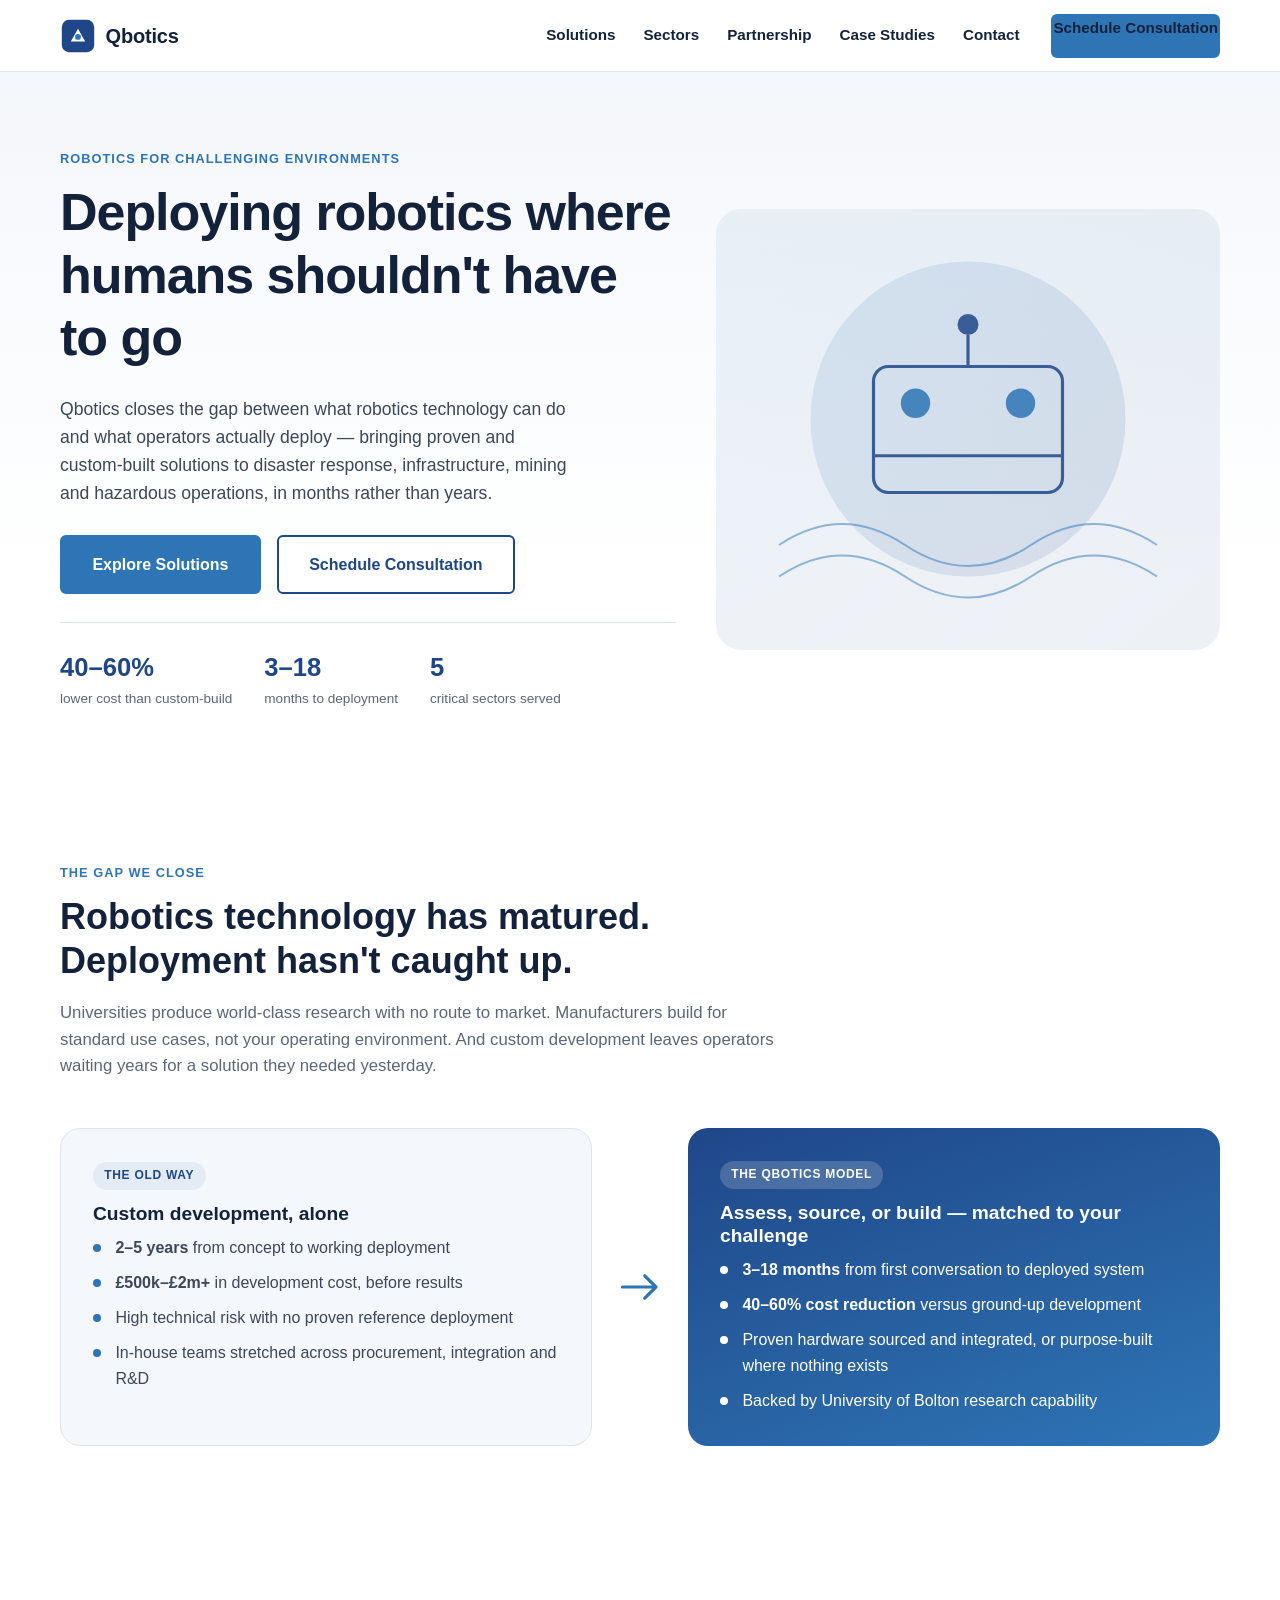
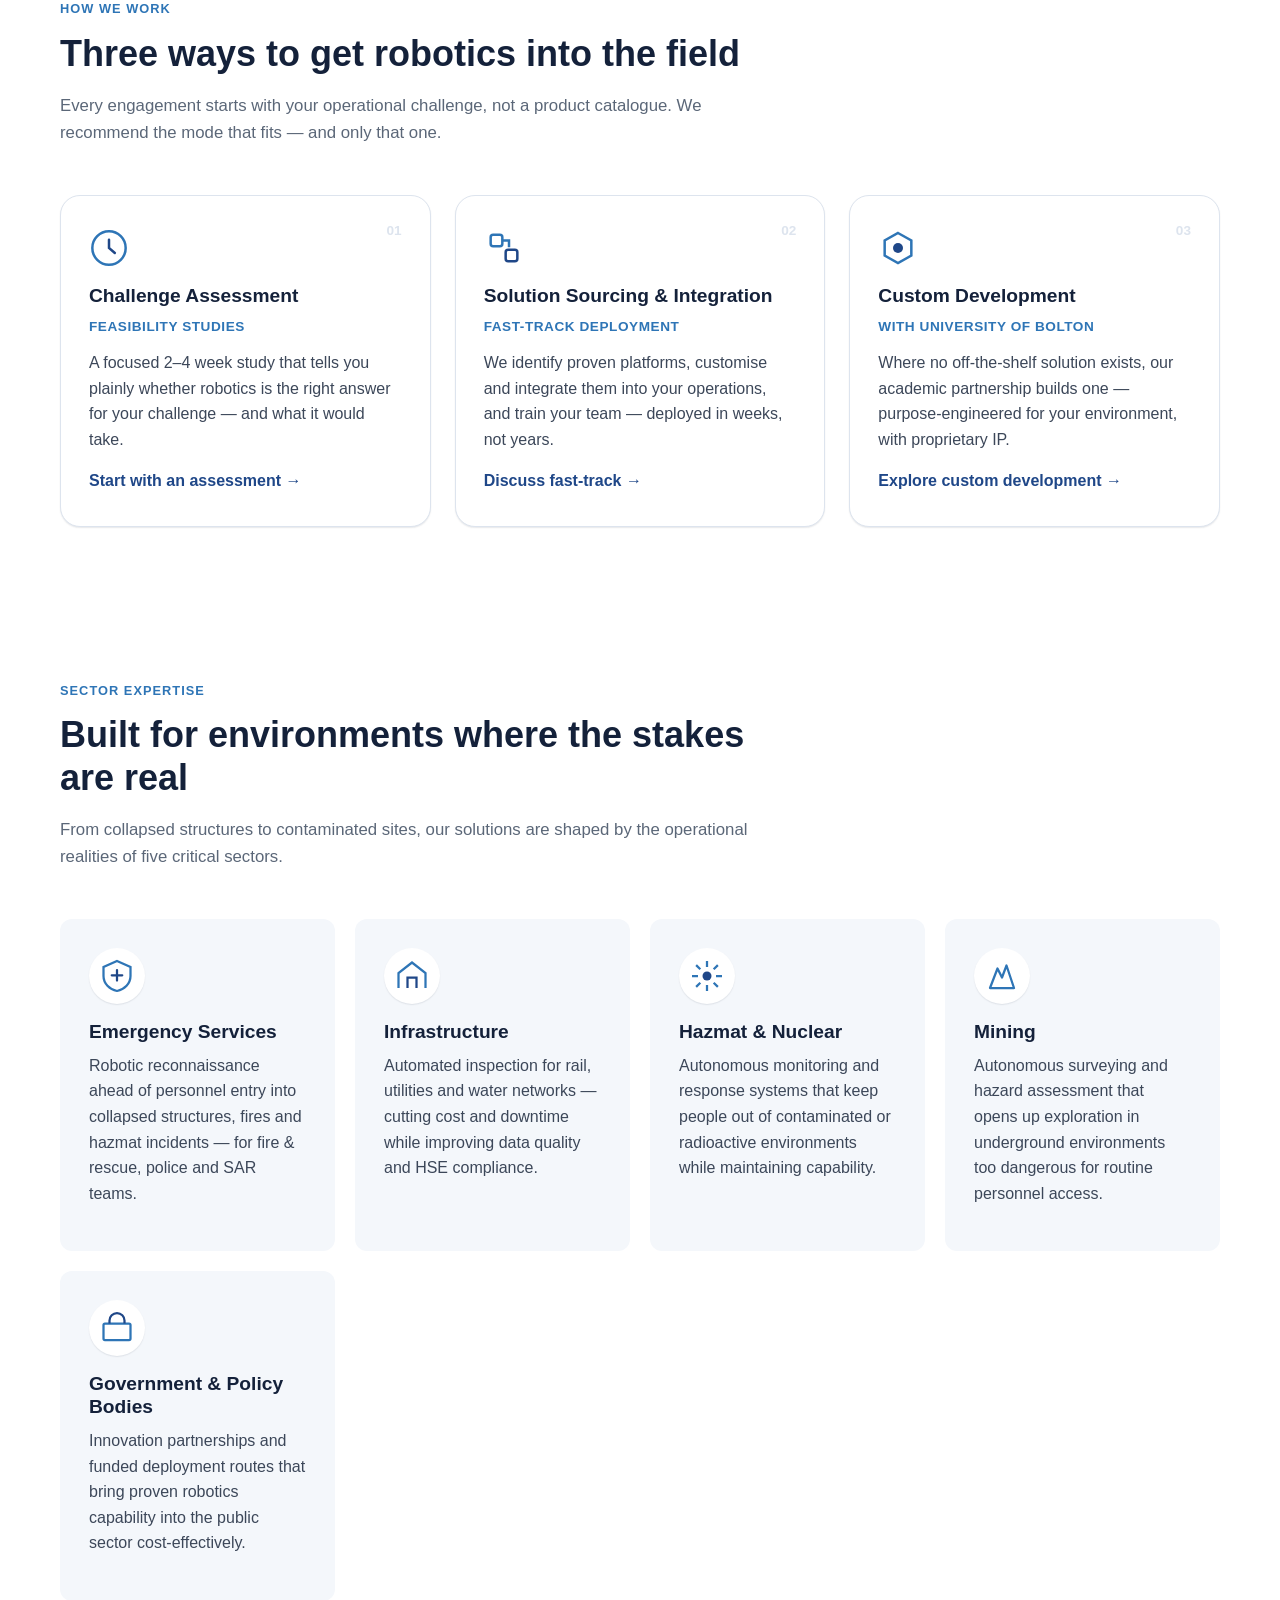
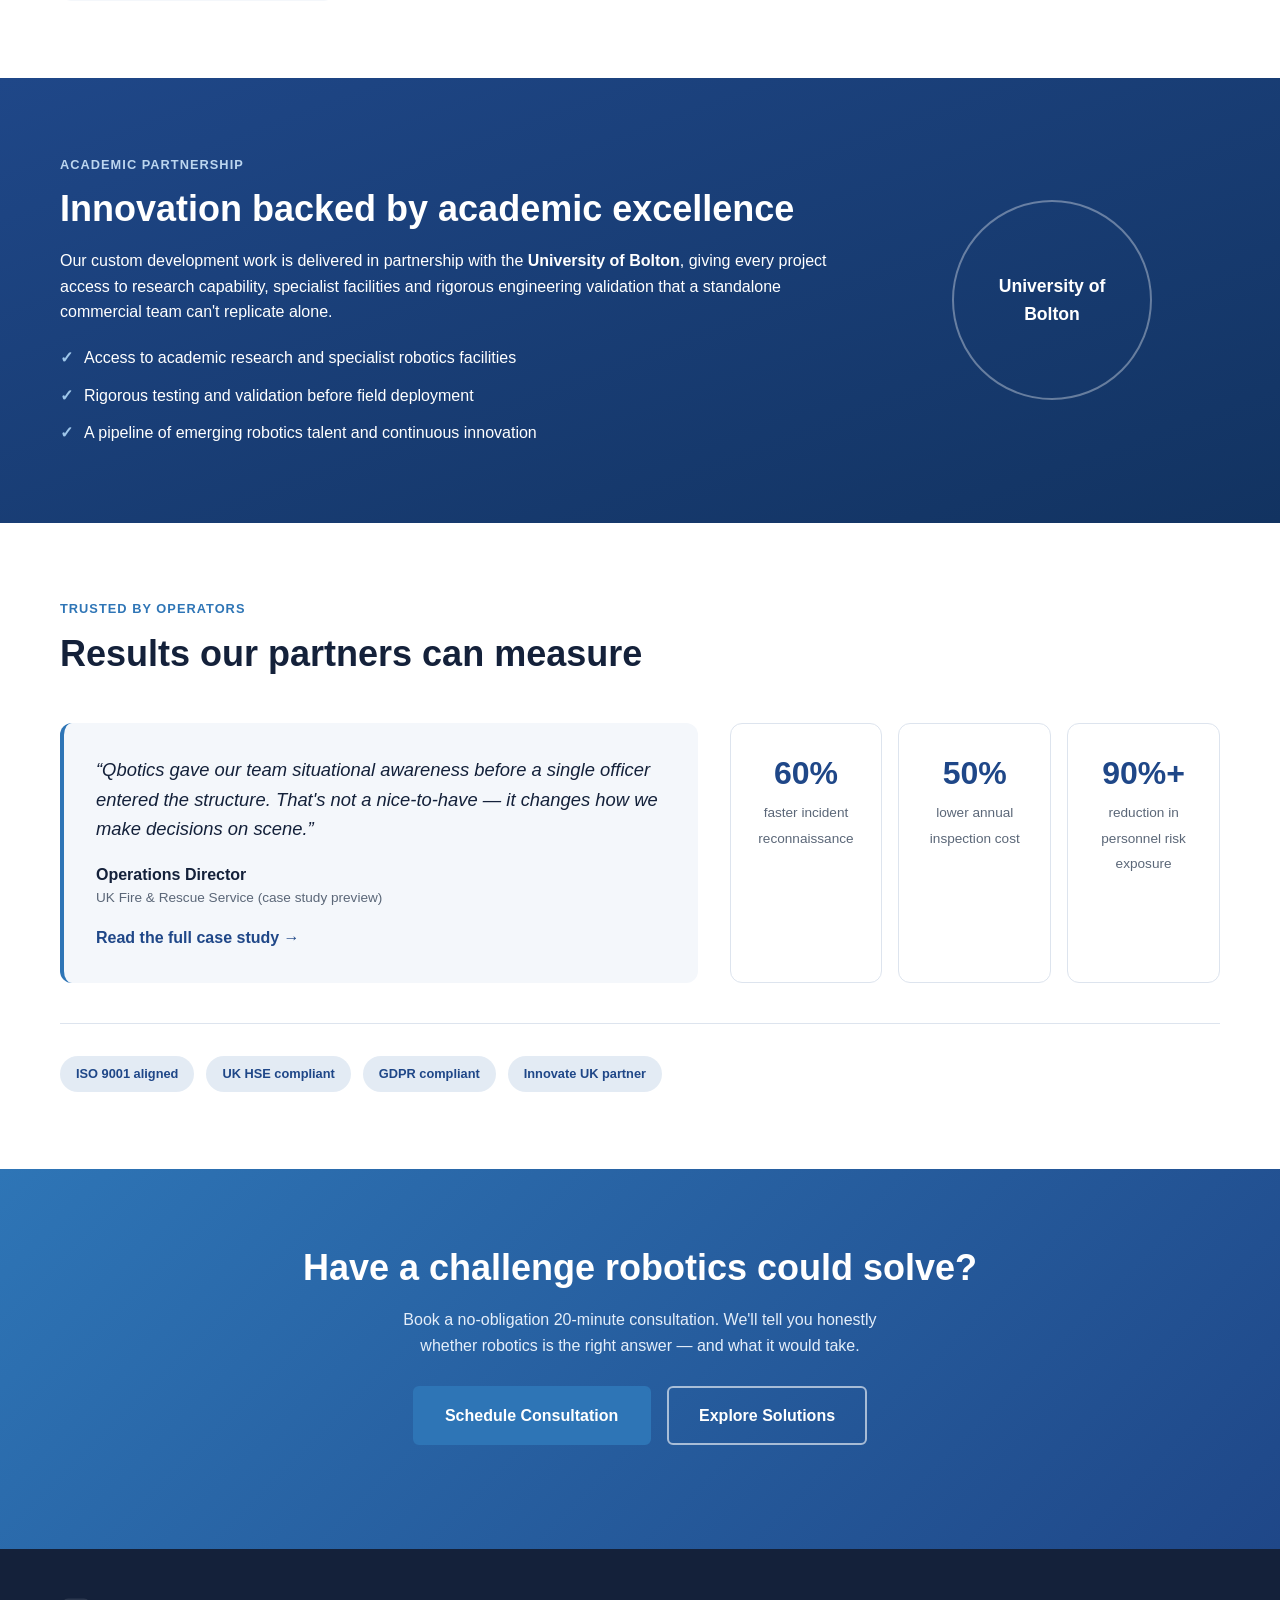
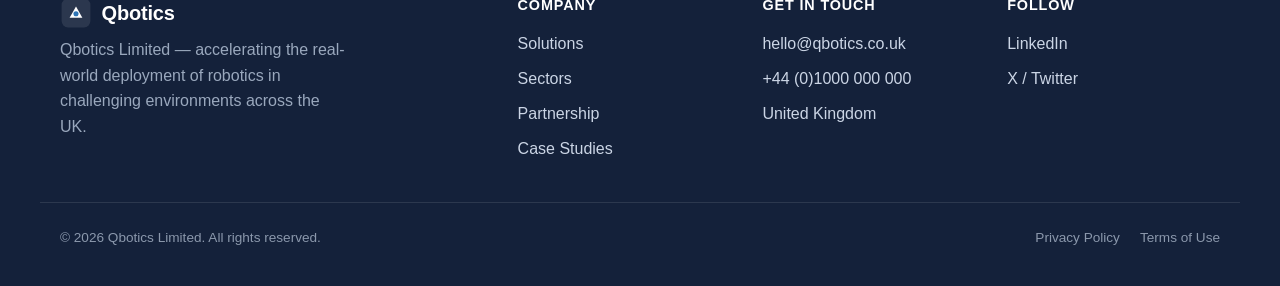
==== index.html @ f304bf86 "Add Qbotics homepage: hero, problem/solution, operating modes, sectors, partnership, trust, CTA Resp" ====
<!DOCTYPE html>
<html lang="en-GB">
<head>
  <meta charset="UTF-8">
  <meta name="viewport" content="width=device-width, initial-scale=1.0">
  <title>Qbotics | Robotics Solutions for Challenging Environments</title>
  <meta name="description" content="Qbotics accelerates the real-world deployment of robotics in disaster response, infrastructure, mining and hazardous environments — in months, not years.">

  <!-- Open Graph -->
  <meta property="og:title" content="Qbotics | Robotics Solutions for Challenging Environments">
  <meta property="og:description" content="UK-based robotics deployment partner. From feasibility to fast-track integration to custom development, backed by University of Bolton research.">
  <meta property="og:type" content="website">

  <link rel="icon" type="image/svg+xml" href="assets/favicon.svg">
  <link rel="preconnect" href="https://fonts.googleapis.com">
  <link rel="stylesheet" href="css/styles.css">

  <!-- Organization schema -->
  <script type="application/ld+json">
  {
    "@context": "https://schema.org",
    "@type": "Organization",
    "name": "Qbotics Limited",
    "description": "UK-based robotics solutions company accelerating real-world deployment of robotics in challenging environments.",
    "areaServed": "GB",
    "sameAs": []
  }
  </script>
</head>
<body>
  <a class="skip-link" href="#main">Skip to main content</a>

  <!-- ===================== HEADER / NAV ===================== -->
  <header class="site-header">
    <div class="container header-inner">
      <a href="#top" class="logo" aria-label="Qbotics home">
        <span class="logo-mark" aria-hidden="true">
          <svg viewBox="0 0 40 40" width="36" height="36" role="img" aria-hidden="true">
            <rect x="2" y="2" width="36" height="36" rx="8" fill="#1F4788"/>
            <path d="M12 26 L20 12 L28 26 Z" fill="#ffffff"/>
            <circle cx="20" cy="21" r="3.2" fill="#2E75B6"/>
          </svg>
        </span>
        <span class="logo-text">Qbotics</span>
      </a>

      <button class="nav-toggle" id="navToggle" aria-expanded="false" aria-controls="primaryNav" aria-label="Toggle navigation menu">
        <span></span><span></span><span></span>
      </button>

      <nav class="primary-nav" id="primaryNav" aria-label="Primary">
        <ul>
          <li><a href="#solutions">Solutions</a></li>
          <li><a href="#sectors">Sectors</a></li>
          <li><a href="#partnership">Partnership</a></li>
          <li><a href="#trust">Case Studies</a></li>
          <li><a href="#contact">Contact</a></li>
        </ul>
        <a href="#contact" class="btn btn-primary nav-cta">Schedule Consultation</a>
      </nav>
    </div>
  </header>

  <main id="main">
    <!-- ===================== HERO ===================== -->
    <section class="hero" id="top">
      <div class="container hero-inner">
        <div class="hero-copy">
          <p class="eyebrow">Robotics for challenging environments</p>
          <h1>Deploying robotics where humans shouldn't have to go</h1>
          <p class="hero-lead">
            Qbotics closes the gap between what robotics technology can do and what
            operators actually deploy — bringing proven and custom-built solutions to
            disaster response, infrastructure, mining and hazardous operations, in months
            rather than years.
          </p>
          <div class="hero-actions">
            <a href="#solutions" class="btn btn-primary btn-lg">Explore Solutions</a>
            <a href="#contact" class="btn btn-outline btn-lg">Schedule Consultation</a>
          </div>
          <ul class="hero-stats" aria-label="Key figures">
            <li><strong>40&ndash;60%</strong><span>lower cost than custom-build</span></li>
            <li><strong>3&ndash;18</strong><span>months to deployment</span></li>
            <li><strong>5</strong><span>critical sectors served</span></li>
          </ul>
        </div>
        <div class="hero-visual" aria-hidden="true">
          <svg viewBox="0 0 480 420" width="100%" height="100%" role="img" aria-hidden="true">
            <defs>
              <linearGradient id="heroGrad" x1="0" y1="0" x2="1" y2="1">
                <stop offset="0" stop-color="#2E75B6"/>
                <stop offset="1" stop-color="#1F4788"/>
              </linearGradient>
            </defs>
            <rect x="0" y="0" width="480" height="420" rx="24" fill="url(#heroGrad)" opacity="0.08"/>
            <circle cx="240" cy="200" r="150" fill="url(#heroGrad)" opacity="0.12"/>
            <g stroke="#1F4788" stroke-width="3" fill="none" opacity="0.85">
              <rect x="150" y="150" width="180" height="120" rx="14"/>
              <circle cx="190" cy="185" r="14" fill="#2E75B6" stroke="none"/>
              <circle cx="290" cy="185" r="14" fill="#2E75B6" stroke="none"/>
              <path d="M150 235 h180"/>
              <path d="M240 150 v-30"/>
              <circle cx="240" cy="110" r="10" fill="#1F4788" stroke="none"/>
            </g>
            <g stroke="#2E75B6" stroke-width="2" opacity="0.5">
              <path d="M60 320 q60 -40 120 0 t120 0 t120 0" fill="none"/>
              <path d="M60 350 q60 -40 120 0 t120 0 t120 0" fill="none"/>
            </g>
          </svg>
        </div>
      </div>
    </section>

    <!-- ===================== PROBLEM / SOLUTION ===================== -->
    <section class="section problem-solution" id="problem">
      <div class="container">
        <div class="section-head">
          <p class="eyebrow">The gap we close</p>
          <h2>Robotics technology has matured. Deployment hasn't caught up.</h2>
          <p class="section-lead">
            Universities produce world-class research with no route to market. Manufacturers
            build for standard use cases, not your operating environment. And custom
            development leaves operators waiting years for a solution they needed yesterday.
          </p>
        </div>

        <div class="ps-grid">
          <div class="ps-card ps-problem">
            <span class="ps-tag">The old way</span>
            <h3>Custom development, alone</h3>
            <ul>
              <li><strong>2&ndash;5 years</strong> from concept to working deployment</li>
              <li><strong>£500k&ndash;£2m+</strong> in development cost, before results</li>
              <li>High technical risk with no proven reference deployment</li>
              <li>In-house teams stretched across procurement, integration and R&amp;D</li>
            </ul>
          </div>

          <div class="ps-arrow" aria-hidden="true">
            <svg viewBox="0 0 60 60" width="48" height="48">
              <path d="M8 30 H50 M36 16 L50 30 L36 44" stroke="#2E75B6" stroke-width="4" fill="none" stroke-linecap="round" stroke-linejoin="round"/>
            </svg>
          </div>

          <div class="ps-card ps-solution">
            <span class="ps-tag ps-tag-solution">The Qbotics model</span>
            <h3>Assess, source, or build &mdash; matched to your challenge</h3>
            <ul>
              <li><strong>3&ndash;18 months</strong> from first conversation to deployed system</li>
              <li><strong>40&ndash;60% cost reduction</strong> versus ground-up development</li>
              <li>Proven hardware sourced and integrated, or purpose-built where nothing exists</li>
              <li>Backed by University of Bolton research capability</li>
            </ul>
          </div>
        </div>
      </div>
    </section>

    <!-- ===================== THREE OPERATING MODES ===================== -->
    <section class="section modes" id="solutions">
      <div class="container">
        <div class="section-head">
          <p class="eyebrow">How we work</p>
          <h2>Three ways to get robotics into the field</h2>
          <p class="section-lead">
            Every engagement starts with your operational challenge, not a product catalogue.
            We recommend the mode that fits &mdash; and only that one.
          </p>
        </div>

        <div class="modes-grid">
          <article class="mode-card">
            <div class="mode-number" aria-hidden="true">01</div>
            <div class="mode-icon" aria-hidden="true">
              <svg viewBox="0 0 48 48" width="40" height="40"><circle cx="24" cy="24" r="20" fill="none" stroke="#2E75B6" stroke-width="3"/><path d="M24 14v10l7 6" stroke="#1F4788" stroke-width="3" fill="none" stroke-linecap="round"/></svg>
            </div>
            <h3>Challenge Assessment</h3>
            <p class="mode-sub">Feasibility studies</p>
            <p>A focused 2&ndash;4 week study that tells you plainly whether robotics is
              the right answer for your challenge &mdash; and what it would take.</p>
            <a href="#contact" class="mode-link">Start with an assessment &rarr;</a>
          </article>

          <article class="mode-card">
            <div class="mode-number" aria-hidden="true">02</div>
            <div class="mode-icon" aria-hidden="true">
              <svg viewBox="0 0 48 48" width="40" height="40"><rect x="8" y="8" width="14" height="14" rx="3" fill="none" stroke="#2E75B6" stroke-width="3"/><rect x="26" y="26" width="14" height="14" rx="3" fill="none" stroke="#1F4788" stroke-width="3"/><path d="M22 15h8v8" stroke="#2E75B6" stroke-width="3" fill="none"/></svg>
            </div>
            <h3>Solution Sourcing &amp; Integration</h3>
            <p class="mode-sub">Fast-track deployment</p>
            <p>We identify proven platforms, customise and integrate them into your
              operations, and train your team &mdash; deployed in weeks, not years.</p>
            <a href="#contact" class="mode-link">Discuss fast-track &rarr;</a>
          </article>

          <article class="mode-card">
            <div class="mode-number" aria-hidden="true">03</div>
            <div class="mode-icon" aria-hidden="true">
              <svg viewBox="0 0 48 48" width="40" height="40"><path d="M24 6 L40 15 V33 L24 42 L8 33 V15 Z" fill="none" stroke="#2E75B6" stroke-width="3"/><circle cx="24" cy="24" r="6" fill="#1F4788"/></svg>
            </div>
            <h3>Custom Development</h3>
            <p class="mode-sub">With University of Bolton</p>
            <p>Where no off-the-shelf solution exists, our academic partnership builds
              one &mdash; purpose-engineered for your environment, with proprietary IP.</p>
            <a href="#contact" class="mode-link">Explore custom development &rarr;</a>
          </article>
        </div>
      </div>
    </section>

    <!-- ===================== SECTOR EXPERTISE ===================== -->
    <section class="section sectors" id="sectors">
      <div class="container">
        <div class="section-head">
          <p class="eyebrow">Sector expertise</p>
          <h2>Built for environments where the stakes are real</h2>
          <p class="section-lead">
            From collapsed structures to contaminated sites, our solutions are shaped by
            the operational realities of five critical sectors.
          </p>
        </div>

        <div class="sector-grid">
          <article class="sector-card">
            <div class="sector-icon" aria-hidden="true">
              <svg viewBox="0 0 48 48" width="36" height="36"><path d="M24 4 L42 12 V24 C42 34 34 42 24 44 C14 42 6 34 6 24 V12 Z" fill="none" stroke="#2E75B6" stroke-width="3"/><path d="M24 16v14M17 23h14" stroke="#1F4788" stroke-width="3" stroke-linecap="round"/></svg>
            </div>
            <h3>Emergency Services</h3>
            <p>Robotic reconnaissance ahead of personnel entry into collapsed structures,
              fires and hazmat incidents &mdash; for fire &amp; rescue, police and SAR teams.</p>
          </article>

          <article class="sector-card">
            <div class="sector-icon" aria-hidden="true">
              <svg viewBox="0 0 48 48" width="36" height="36"><path d="M6 40 V20 L24 6 L42 20 V40" fill="none" stroke="#2E75B6" stroke-width="3"/><path d="M18 40V26h12v14" fill="none" stroke="#1F4788" stroke-width="3"/></svg>
            </div>
            <h3>Infrastructure</h3>
            <p>Automated inspection for rail, utilities and water networks &mdash; cutting
              cost and downtime while improving data quality and HSE compliance.</p>
          </article>

          <article class="sector-card">
            <div class="sector-icon" aria-hidden="true">
              <svg viewBox="0 0 48 48" width="36" height="36"><circle cx="24" cy="24" r="6" fill="#1F4788"/><g stroke="#2E75B6" stroke-width="3"><path d="M24 4v8M24 36v8M4 24h8M36 24h8M9.5 9.5l5.6 5.6M32.9 32.9l5.6 5.6M9.5 38.5l5.6-5.6M32.9 15.1l5.6-5.6"/></g></svg>
            </div>
            <h3>Hazmat &amp; Nuclear</h3>
            <p>Autonomous monitoring and response systems that keep people out of
              contaminated or radioactive environments while maintaining capability.</p>
          </article>

          <article class="sector-card">
            <div class="sector-icon" aria-hidden="true">
              <svg viewBox="0 0 48 48" width="36" height="36"><path d="M8 40 L18 14 L24 26 L30 10 L40 40 Z" fill="none" stroke="#2E75B6" stroke-width="3" stroke-linejoin="round"/></svg>
            </div>
            <h3>Mining</h3>
            <p>Autonomous surveying and hazard assessment that opens up exploration in
              underground environments too dangerous for routine personnel access.</p>
          </article>

          <article class="sector-card">
            <div class="sector-icon" aria-hidden="true">
              <svg viewBox="0 0 48 48" width="36" height="36"><rect x="6" y="18" width="36" height="22" rx="2" fill="none" stroke="#2E75B6" stroke-width="3"/><path d="M14 18v-4a10 10 0 0 1 20 0v4" fill="none" stroke="#1F4788" stroke-width="3"/></svg>
            </div>
            <h3>Government &amp; Policy Bodies</h3>
            <p>Innovation partnerships and funded deployment routes that bring proven
              robotics capability into the public sector cost-effectively.</p>
          </article>
        </div>
      </div>
    </section>

    <!-- ===================== PARTNERSHIP ===================== -->
    <section class="section partnership" id="partnership">
      <div class="container partnership-inner">
        <div class="partnership-copy">
          <p class="eyebrow eyebrow-light">Academic partnership</p>
          <h2>Innovation backed by academic excellence</h2>
          <p>
            Our custom development work is delivered in partnership with the
            <strong>University of Bolton</strong>, giving every project access to
            research capability, specialist facilities and rigorous engineering
            validation that a standalone commercial team can't replicate alone.
          </p>
          <ul class="partnership-points">
            <li>Access to academic research and specialist robotics facilities</li>
            <li>Rigorous testing and validation before field deployment</li>
            <li>A pipeline of emerging robotics talent and continuous innovation</li>
          </ul>
        </div>
        <div class="partnership-badge" aria-hidden="true">
          <div class="badge-circle">
            <span>University of<br><strong>Bolton</strong></span>
          </div>
        </div>
      </div>
    </section>

    <!-- ===================== TRUST SIGNALS ===================== -->
    <section class="section trust" id="trust">
      <div class="container">
        <div class="section-head">
          <p class="eyebrow">Trusted by operators</p>
          <h2>Results our partners can measure</h2>
        </div>

        <div class="trust-grid">
          <blockquote class="testimonial">
            <p>&ldquo;Qbotics gave our team situational awareness before a single officer
              entered the structure. That's not a nice-to-have &mdash; it changes how we
              make decisions on scene.&rdquo;</p>
            <footer>
              <span class="testimonial-role">Operations Director</span>
              <span class="testimonial-org">UK Fire &amp; Rescue Service (case study preview)</span>
            </footer>
            <a href="#contact" class="mode-link">Read the full case study &rarr;</a>
          </blockquote>

          <div class="trust-side">
            <div class="stat-block">
              <strong>60%</strong>
              <span>faster incident reconnaissance</span>
            </div>
            <div class="stat-block">
              <strong>50%</strong>
              <span>lower annual inspection cost</span>
            </div>
            <div class="stat-block">
              <strong>90%+</strong>
              <span>reduction in personnel risk exposure</span>
            </div>
          </div>
        </div>

        <div class="certifications" aria-label="Certifications and standards">
          <span class="cert-badge">ISO 9001 aligned</span>
          <span class="cert-badge">UK HSE compliant</span>
          <span class="cert-badge">GDPR compliant</span>
          <span class="cert-badge">Innovate UK partner</span>
        </div>
      </div>
    </section>

    <!-- ===================== FINAL CTA ===================== -->
    <section class="cta-band" id="contact">
      <div class="container cta-band-inner">
        <h2>Have a challenge robotics could solve?</h2>
        <p>Book a no-obligation 20-minute consultation. We'll tell you honestly whether
          robotics is the right answer &mdash; and what it would take.</p>
        <div class="hero-actions">
          <a href="mailto:hello@qbotics.co.uk" class="btn btn-primary btn-lg">Schedule Consultation</a>
          <a href="#solutions" class="btn btn-outline-light btn-lg">Explore Solutions</a>
        </div>
      </div>
    </section>
  </main>

  <!-- ===================== FOOTER ===================== -->
  <footer class="site-footer">
    <div class="container footer-grid">
      <div class="footer-brand">
        <a href="#top" class="logo" aria-label="Qbotics home">
          <span class="logo-mark" aria-hidden="true">
            <svg viewBox="0 0 40 40" width="32" height="32" role="img" aria-hidden="true">
              <rect x="2" y="2" width="36" height="36" rx="8" fill="#ffffff" opacity="0.1"/>
              <path d="M12 26 L20 12 L28 26 Z" fill="#ffffff"/>
              <circle cx="20" cy="21" r="3.2" fill="#2E75B6"/>
            </svg>
          </span>
          <span class="logo-text">Qbotics</span>
        </a>
        <p>Qbotics Limited &mdash; accelerating the real-world deployment of robotics
          in challenging environments across the UK.</p>
      </div>

      <nav class="footer-nav" aria-label="Footer">
        <h3>Company</h3>
        <ul>
          <li><a href="#solutions">Solutions</a></li>
          <li><a href="#sectors">Sectors</a></li>
          <li><a href="#partnership">Partnership</a></li>
          <li><a href="#trust">Case Studies</a></li>
        </ul>
      </nav>

      <div class="footer-contact">
        <h3>Get in touch</h3>
        <ul>
          <li><a href="mailto:hello@qbotics.co.uk">hello@qbotics.co.uk</a></li>
          <li><a href="tel:+441000000000">+44 (0)1000 000 000</a></li>
          <li>United Kingdom</li>
        </ul>
      </div>

      <div class="footer-social">
        <h3>Follow</h3>
        <ul class="social-links">
          <li><a href="#" aria-label="Qbotics on LinkedIn">LinkedIn</a></li>
          <li><a href="#" aria-label="Qbotics on X / Twitter">X&nbsp;/&nbsp;Twitter</a></li>
        </ul>
      </div>
    </div>

    <div class="container footer-bottom">
      <p>&copy; <span id="year">2026</span> Qbotics Limited. All rights reserved.</p>
      <ul class="legal-links">
        <li><a href="#">Privacy Policy</a></li>
        <li><a href="#">Terms of Use</a></li>
      </ul>
    </div>
  </footer>

  <script src="js/main.js"></script>
</body>
</html>
---- css/styles.css ----
/* ==========================================================================
   Qbotics — Homepage Stylesheet
   Brand: #2E75B6 (primary blue), #1F4788 (dark accent)
   Mobile-first, WCAG 2.1 AA
   ========================================================================== */

:root {
  --color-primary: #2E75B6;
  --color-primary-dark: #1F4788;
  --color-ink: #14213a;
  --color-body: #3c4759;
  --color-muted: #5b6778;
  --color-bg: #ffffff;
  --color-bg-alt: #f4f7fb;
  --color-border: #dde4ee;
  --color-white: #ffffff;
  --focus-ring: #ff9f1c;

  --radius-sm: 6px;
  --radius-md: 12px;
  --radius-lg: 20px;

  --shadow-sm: 0 1px 2px rgba(20, 33, 58, 0.06), 0 1px 1px rgba(20, 33, 58, 0.04);
  --shadow-md: 0 8px 24px rgba(20, 33, 58, 0.08);
  --shadow-lg: 0 16px 40px rgba(20, 33, 58, 0.12);

  --max-width: 1200px;
  --font-sans: -apple-system, BlinkMacSystemFont, "Segoe UI", Roboto, Helvetica, Arial, sans-serif;
}

/* ---------- Reset ---------- */
*, *::before, *::after { box-sizing: border-box; }
html { scroll-behavior: smooth; }
body {
  margin: 0;
  font-family: var(--font-sans);
  color: var(--color-body);
  background: var(--color-bg);
  line-height: 1.6;
  -webkit-font-smoothing: antialiased;
}
img, svg { max-width: 100%; display: block; }
a { color: var(--color-primary-dark); text-decoration: none; }
ul { margin: 0; padding: 0; list-style: none; }
h1, h2, h3, h4 { color: var(--color-ink); line-height: 1.2; margin: 0 0 0.5em; }
p { margin: 0 0 1em; }

@media (prefers-reduced-motion: reduce) {
  html { scroll-behavior: auto; }
  * { animation-duration: 0.01ms !important; transition-duration: 0.01ms !important; }
}

/* ---------- Accessibility helpers ---------- */
.skip-link {
  position: absolute;
  left: -9999px;
  top: 0;
  background: var(--color-primary-dark);
  color: #fff;
  padding: 0.75rem 1.25rem;
  z-index: 1000;
  border-radius: 0 0 var(--radius-sm) 0;
}
.skip-link:focus {
  left: 0;
}
:focus-visible {
  outline: 3px solid var(--focus-ring);
  outline-offset: 2px;
}

/* ---------- Layout ---------- */
.container {
  max-width: var(--max-width);
  margin-inline: auto;
  padding-inline: 1.25rem;
}
.section {
  padding: clamp(3rem, 6vw, 6rem) 0;
}
.section-head {
  max-width: 720px;
  margin-bottom: clamp(2rem, 4vw, 3rem);
}
.eyebrow {
  text-transform: uppercase;
  letter-spacing: 0.08em;
  font-size: 0.8rem;
  font-weight: 700;
  color: var(--color-primary);
  margin: 0 0 0.75rem;
}
.eyebrow-light { color: #bcd6ef; }
.section-lead {
  font-size: 1.05rem;
  color: var(--color-muted);
}
h2 { font-size: clamp(1.6rem, 3vw, 2.25rem); }
h3 { font-size: 1.2rem; }

/* ---------- Buttons ---------- */
.btn {
  display: inline-flex;
  align-items: center;
  justify-content: center;
  gap: 0.5rem;
  padding: 0.75rem 1.5rem;
  border-radius: var(--radius-sm);
  font-weight: 600;
  font-size: 0.95rem;
  min-height: 44px;
  border: 2px solid transparent;
  cursor: pointer;
  transition: transform 0.15s ease, box-shadow 0.15s ease, background-color 0.15s ease, color 0.15s ease;
}
.btn-lg { padding: 0.9rem 1.9rem; font-size: 1rem; }
.btn-primary {
  background: var(--color-primary);
  color: #fff;
  border-color: var(--color-primary);
}
.btn-primary:hover { background: var(--color-primary-dark); border-color: var(--color-primary-dark); }
.btn-outline {
  background: transparent;
  color: var(--color-primary-dark);
  border-color: var(--color-primary-dark);
}
.btn-outline:hover { background: var(--color-primary-dark); color: #fff; }
.btn-outline-light {
  background: transparent;
  color: #fff;
  border-color: rgba(255,255,255,0.6);
}
.btn-outline-light:hover { background: rgba(255,255,255,0.15); border-color: #fff; }

/* ---------- Header ---------- */
.site-header {
  position: sticky;
  top: 0;
  z-index: 100;
  background: rgba(255,255,255,0.96);
  backdrop-filter: blur(6px);
  border-bottom: 1px solid var(--color-border);
}
.header-inner {
  display: flex;
  align-items: center;
  justify-content: space-between;
  padding-block: 0.85rem;
}
.logo {
  display: inline-flex;
  align-items: center;
  gap: 0.6rem;
  font-weight: 800;
  font-size: 1.25rem;
  color: var(--color-ink);
}
.logo-text { letter-spacing: -0.01em; }

.nav-toggle {
  display: flex;
  flex-direction: column;
  justify-content: center;
  gap: 5px;
  width: 44px;
  height: 44px;
  background: transparent;
  border: 1px solid var(--color-border);
  border-radius: var(--radius-sm);
  cursor: pointer;
  padding: 0;
}
.nav-toggle span {
  display: block;
  width: 20px;
  height: 2px;
  background: var(--color-ink);
  margin-inline: auto;
  transition: transform 0.2s ease, opacity 0.2s ease;
}
.nav-toggle[aria-expanded="true"] span:nth-child(1) { transform: translateY(7px) rotate(45deg); }
.nav-toggle[aria-expanded="true"] span:nth-child(2) { opacity: 0; }
.nav-toggle[aria-expanded="true"] span:nth-child(3) { transform: translateY(-7px) rotate(-45deg); }

.primary-nav {
  position: fixed;
  top: 64px;
  left: 0;
  right: 0;
  height: calc(100vh - 64px);
  height: calc(100dvh - 64px);
  background: #fff;
  padding: 1.5rem 1.25rem;
  transform: translateY(-8px);
  opacity: 0;
  pointer-events: none;
  transition: opacity 0.2s ease, transform 0.2s ease;
  overflow-y: auto;
}
.primary-nav.is-open {
  opacity: 1;
  transform: translateY(0);
  pointer-events: auto;
}
.primary-nav ul {
  display: flex;
  flex-direction: column;
  gap: 1rem;
  margin-bottom: 1.5rem;
}
.primary-nav a {
  color: var(--color-ink);
  font-weight: 600;
  font-size: 1.1rem;
  display: block;
  padding: 0.5rem 0;
}
.nav-cta { width: 100%; }

/* ---------- Hero ---------- */
.hero {
  background: linear-gradient(180deg, var(--color-bg-alt), #fff 70%);
  padding-block: clamp(2.5rem, 6vw, 5rem);
}
.hero-inner {
  display: grid;
  gap: 2.5rem;
  align-items: center;
}
.hero-lead {
  font-size: 1.1rem;
  color: var(--color-body);
  max-width: 52ch;
}
h1 {
  font-size: clamp(2rem, 5vw, 3.25rem);
  letter-spacing: -0.02em;
}
.hero-actions {
  display: flex;
  flex-wrap: wrap;
  gap: 1rem;
  margin: 1.75rem 0;
}
.hero-stats {
  display: flex;
  flex-wrap: wrap;
  gap: 2rem;
  padding-top: 1.5rem;
  border-top: 1px solid var(--color-border);
}
.hero-stats li { display: flex; flex-direction: column; }
.hero-stats strong { font-size: 1.6rem; color: var(--color-primary-dark); }
.hero-stats span { font-size: 0.85rem; color: var(--color-muted); }
.hero-visual { min-height: 260px; }

/* ---------- Problem / Solution ---------- */
.ps-grid {
  display: grid;
  gap: 1.5rem;
  align-items: stretch;
}
.ps-card {
  border-radius: var(--radius-lg);
  padding: 2rem;
  border: 1px solid var(--color-border);
}
.ps-problem { background: var(--color-bg-alt); }
.ps-solution {
  background: linear-gradient(160deg, var(--color-primary-dark), var(--color-primary));
  color: #fff;
  border: none;
}
.ps-solution h3 { color: #fff; }
.ps-tag {
  display: inline-block;
  font-size: 0.75rem;
  font-weight: 700;
  text-transform: uppercase;
  letter-spacing: 0.06em;
  padding: 0.3rem 0.7rem;
  border-radius: 999px;
  background: #e3ebf4;
  color: var(--color-primary-dark);
  margin-bottom: 0.75rem;
}
.ps-tag-solution { background: rgba(255,255,255,0.18); color: #fff; }
.ps-card ul { display: flex; flex-direction: column; gap: 0.6rem; }
.ps-card li { padding-left: 1.4rem; position: relative; }
.ps-card li::before {
  content: "";
  position: absolute;
  left: 0;
  top: 0.55em;
  width: 8px;
  height: 8px;
  border-radius: 50%;
  background: var(--color-primary);
}
.ps-solution li::before { background: #fff; }
.ps-arrow { display: flex; align-items: center; justify-content: center; }

/* ---------- Modes ---------- */
.modes-grid {
  display: grid;
  gap: 1.5rem;
  grid-template-columns: repeat(auto-fit, minmax(260px, 1fr));
}
.mode-card {
  position: relative;
  background: #fff;
  border: 1px solid var(--color-border);
  border-radius: var(--radius-lg);
  padding: 2rem 1.75rem;
  box-shadow: var(--shadow-sm);
  transition: box-shadow 0.2s ease, transform 0.2s ease;
}
.mode-card:hover { box-shadow: var(--shadow-md); transform: translateY(-3px); }
.mode-number {
  position: absolute;
  top: 1.5rem;
  right: 1.75rem;
  font-size: 0.85rem;
  font-weight: 800;
  color: var(--color-border);
}
.mode-icon { margin-bottom: 1rem; }
.mode-sub {
  font-size: 0.85rem;
  font-weight: 700;
  color: var(--color-primary);
  text-transform: uppercase;
  letter-spacing: 0.04em;
  margin-bottom: 0.75rem;
}
.mode-link { font-weight: 700; color: var(--color-primary-dark); }
.mode-link:hover { text-decoration: underline; }

/* ---------- Sectors ---------- */
.sector-grid {
  display: grid;
  gap: 1.25rem;
  grid-template-columns: repeat(auto-fit, minmax(220px, 1fr));
}
.sector-card {
  background: var(--color-bg-alt);
  border-radius: var(--radius-md);
  padding: 1.75rem;
  border: 1px solid transparent;
  transition: border-color 0.2s ease, background 0.2s ease;
}
.sector-card:hover { border-color: var(--color-primary); background: #fff; box-shadow: var(--shadow-sm); }
.sector-icon {
  width: 56px;
  height: 56px;
  border-radius: 50%;
  background: #fff;
  display: flex;
  align-items: center;
  justify-content: center;
  margin-bottom: 1rem;
  box-shadow: var(--shadow-sm);
}

/* ---------- Partnership ---------- */
.partnership {
  background: linear-gradient(160deg, var(--color-primary-dark), #123361);
  color: #fff;
}
.partnership h2 { color: #fff; }
.partnership-inner {
  display: grid;
  gap: 2.5rem;
  align-items: center;
}
.partnership-points { display: flex; flex-direction: column; gap: 0.75rem; margin-top: 1.25rem; }
.partnership-points li { padding-left: 1.5rem; position: relative; }
.partnership-points li::before {
  content: "✓";
  position: absolute;
  left: 0;
  color: #9fc7ea;
  font-weight: 800;
}
.partnership-badge { display: flex; justify-content: center; }
.badge-circle {
  width: 200px;
  height: 200px;
  border-radius: 50%;
  border: 2px solid rgba(255,255,255,0.35);
  display: flex;
  align-items: center;
  justify-content: center;
  text-align: center;
  font-weight: 700;
  font-size: 1.1rem;
  padding: 1rem;
}

/* ---------- Trust ---------- */
.trust-grid {
  display: grid;
  gap: 2rem;
  margin-bottom: 2.5rem;
}
.testimonial {
  background: var(--color-bg-alt);
  border-left: 4px solid var(--color-primary);
  border-radius: var(--radius-md);
  padding: 2rem;
  margin: 0;
}
.testimonial p {
  font-size: 1.15rem;
  color: var(--color-ink);
  font-style: italic;
}
.testimonial footer { margin-bottom: 1rem; }
.testimonial-role { display: block; font-weight: 700; color: var(--color-ink); }
.testimonial-org { display: block; font-size: 0.85rem; color: var(--color-muted); }
.trust-side {
  display: grid;
  gap: 1rem;
  grid-template-columns: repeat(3, 1fr);
}
.stat-block {
  text-align: center;
  padding: 1.5rem 1rem;
  background: #fff;
  border: 1px solid var(--color-border);
  border-radius: var(--radius-md);
}
.stat-block strong { display: block; font-size: 2rem; color: var(--color-primary-dark); }
.stat-block span { font-size: 0.85rem; color: var(--color-muted); }

.certifications {
  display: flex;
  flex-wrap: wrap;
  gap: 0.75rem;
  padding-top: 2rem;
  border-top: 1px solid var(--color-border);
}
.cert-badge {
  font-size: 0.8rem;
  font-weight: 700;
  color: var(--color-primary-dark);
  background: #e3ebf4;
  padding: 0.5rem 1rem;
  border-radius: 999px;
}

/* ---------- CTA band ---------- */
.cta-band {
  background: linear-gradient(135deg, var(--color-primary), var(--color-primary-dark));
  color: #fff;
  padding: clamp(3rem, 6vw, 5rem) 0;
  text-align: center;
}
.cta-band h2 { color: #fff; }
.cta-band p { max-width: 60ch; margin-inline: auto; color: #e4eefa; }
.cta-band-inner .hero-actions { justify-content: center; }

/* ---------- Footer ---------- */
.site-footer {
  background: var(--color-ink);
  color: #cbd5e5;
  padding-top: 3rem;
}
.site-footer .logo { color: #fff; }
.site-footer h3 {
  color: #fff;
  font-size: 0.9rem;
  text-transform: uppercase;
  letter-spacing: 0.06em;
  margin-bottom: 1rem;
}
.footer-grid {
  display: grid;
  gap: 2rem;
  grid-template-columns: 2fr 1fr 1fr 1fr;
  padding-bottom: 2.5rem;
  border-bottom: 1px solid rgba(255,255,255,0.1);
}
.footer-brand p { max-width: 32ch; color: #9aa8bd; }
.footer-nav ul, .footer-contact ul, .social-links { display: flex; flex-direction: column; gap: 0.6rem; }
.footer-nav a, .footer-contact a, .social-links a { color: #cbd5e5; }
.footer-nav a:hover, .footer-contact a:hover, .social-links a:hover { color: #fff; text-decoration: underline; }
.footer-bottom {
  display: flex;
  flex-wrap: wrap;
  gap: 1rem;
  justify-content: space-between;
  padding-block: 1.5rem;
  font-size: 0.85rem;
  color: #8b98ac;
}
.legal-links { display: flex; gap: 1.25rem; }
.legal-links a { color: #8b98ac; }
.legal-links a:hover { color: #fff; }

/* ==========================================================================
   Breakpoints
   ========================================================================== */
@media (min-width: 720px) {
  .ps-grid { grid-template-columns: 1fr auto 1fr; }
  .hero-inner { grid-template-columns: 1.1fr 0.9fr; }
  .partnership-inner { grid-template-columns: 1.4fr 0.6fr; }
  .trust-grid { grid-template-columns: 1.3fr 1fr; }
}

@media (min-width: 900px) {
  .nav-toggle { display: none; }
  .primary-nav {
    position: static;
    height: auto;
    background: transparent;
    padding: 0;
    opacity: 1;
    transform: none;
    pointer-events: auto;
    display: flex;
    align-items: center;
    gap: 2rem;
    overflow: visible;
  }
  .primary-nav ul {
    flex-direction: row;
    gap: 1.75rem;
    margin-bottom: 0;
  }
  .primary-nav a { font-size: 0.95rem; padding: 0; }
  .nav-cta { width: auto; }
}

@media (min-width: 1000px) {
  .footer-grid { grid-template-columns: 2fr 1fr 1fr 1fr; }
}
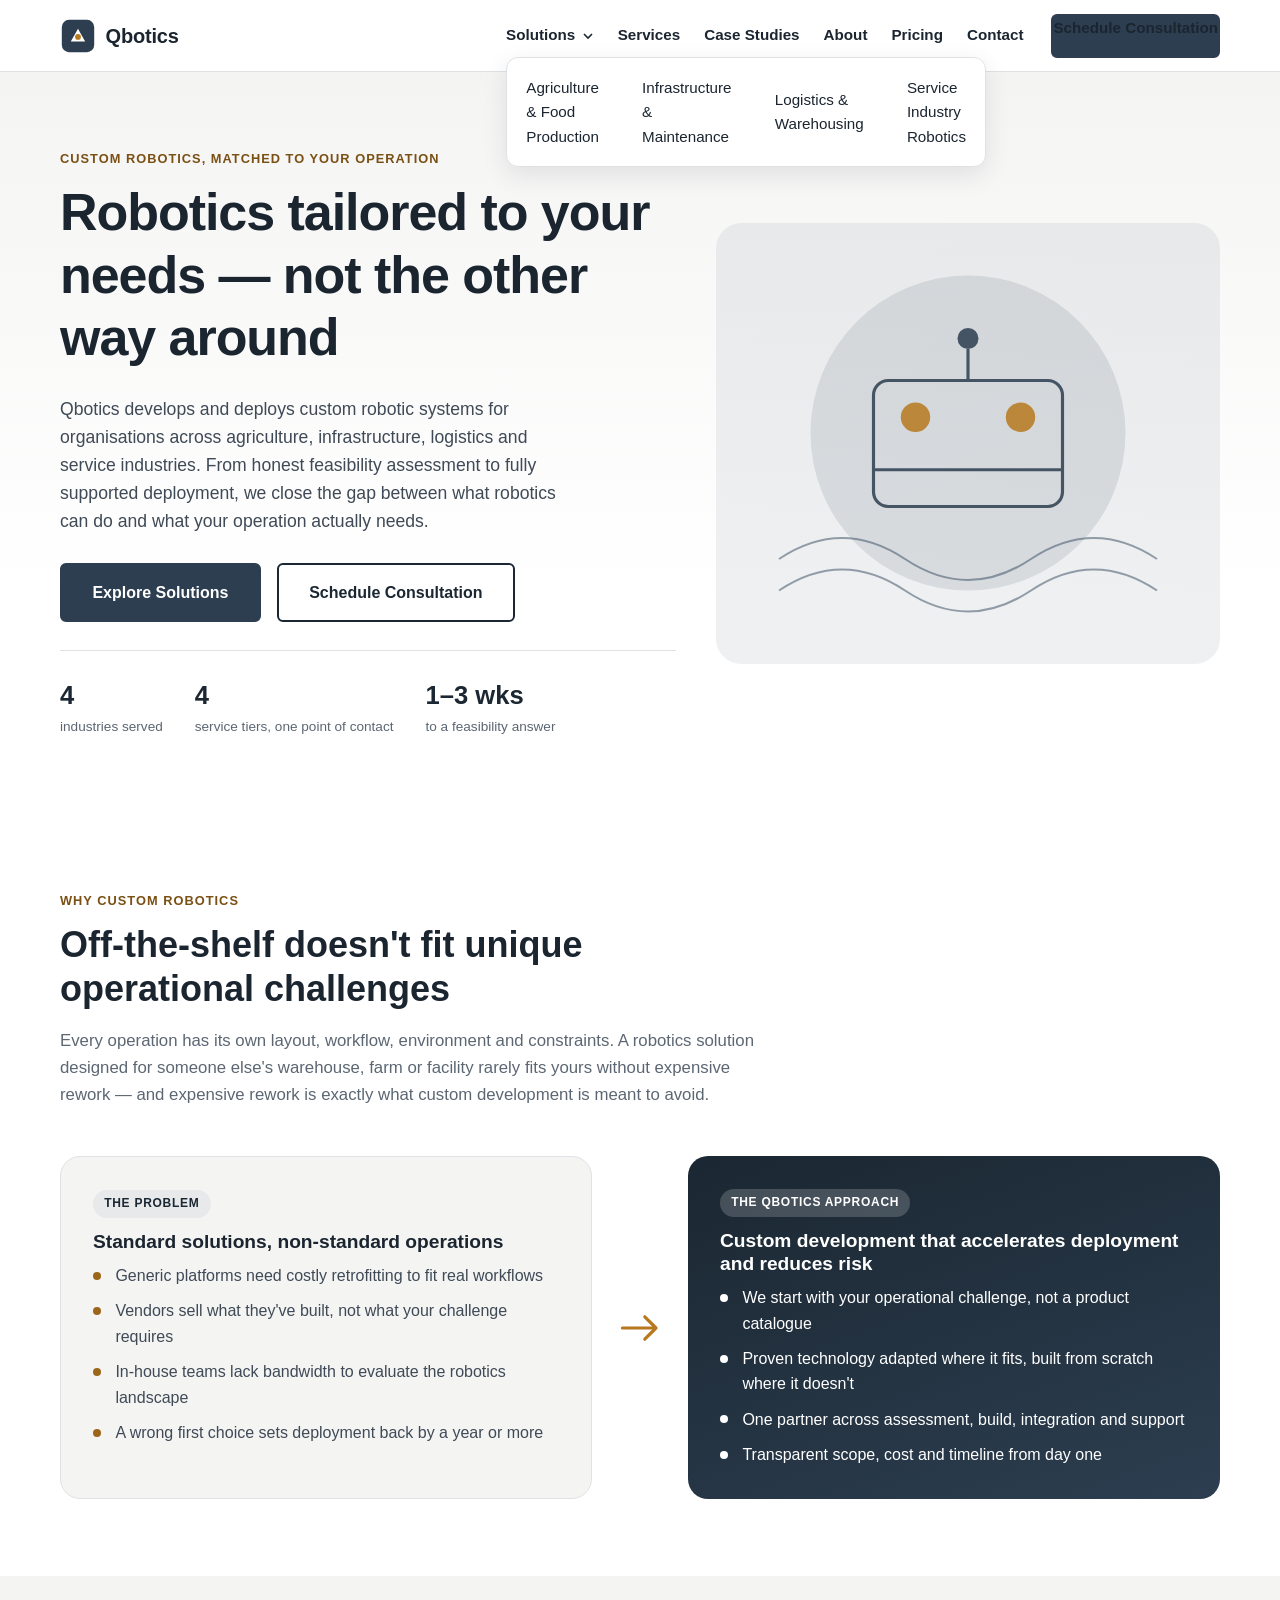
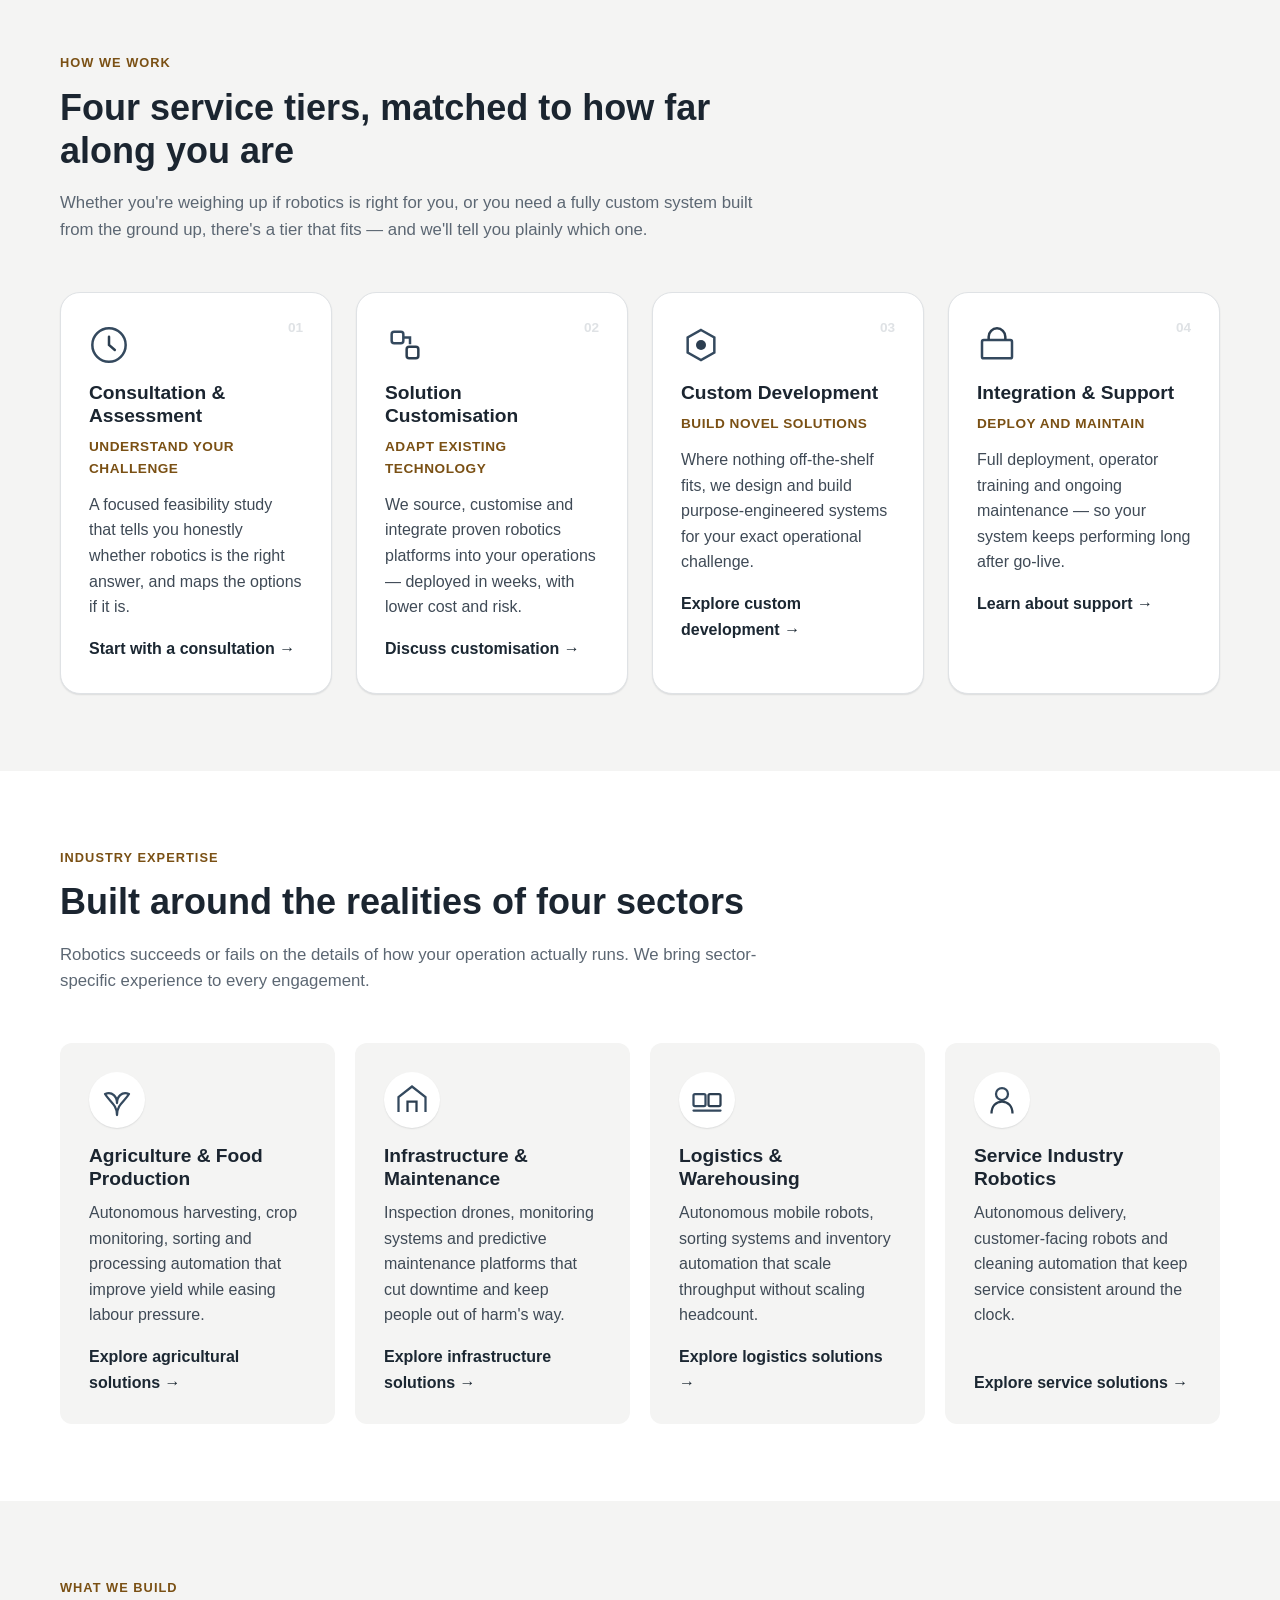
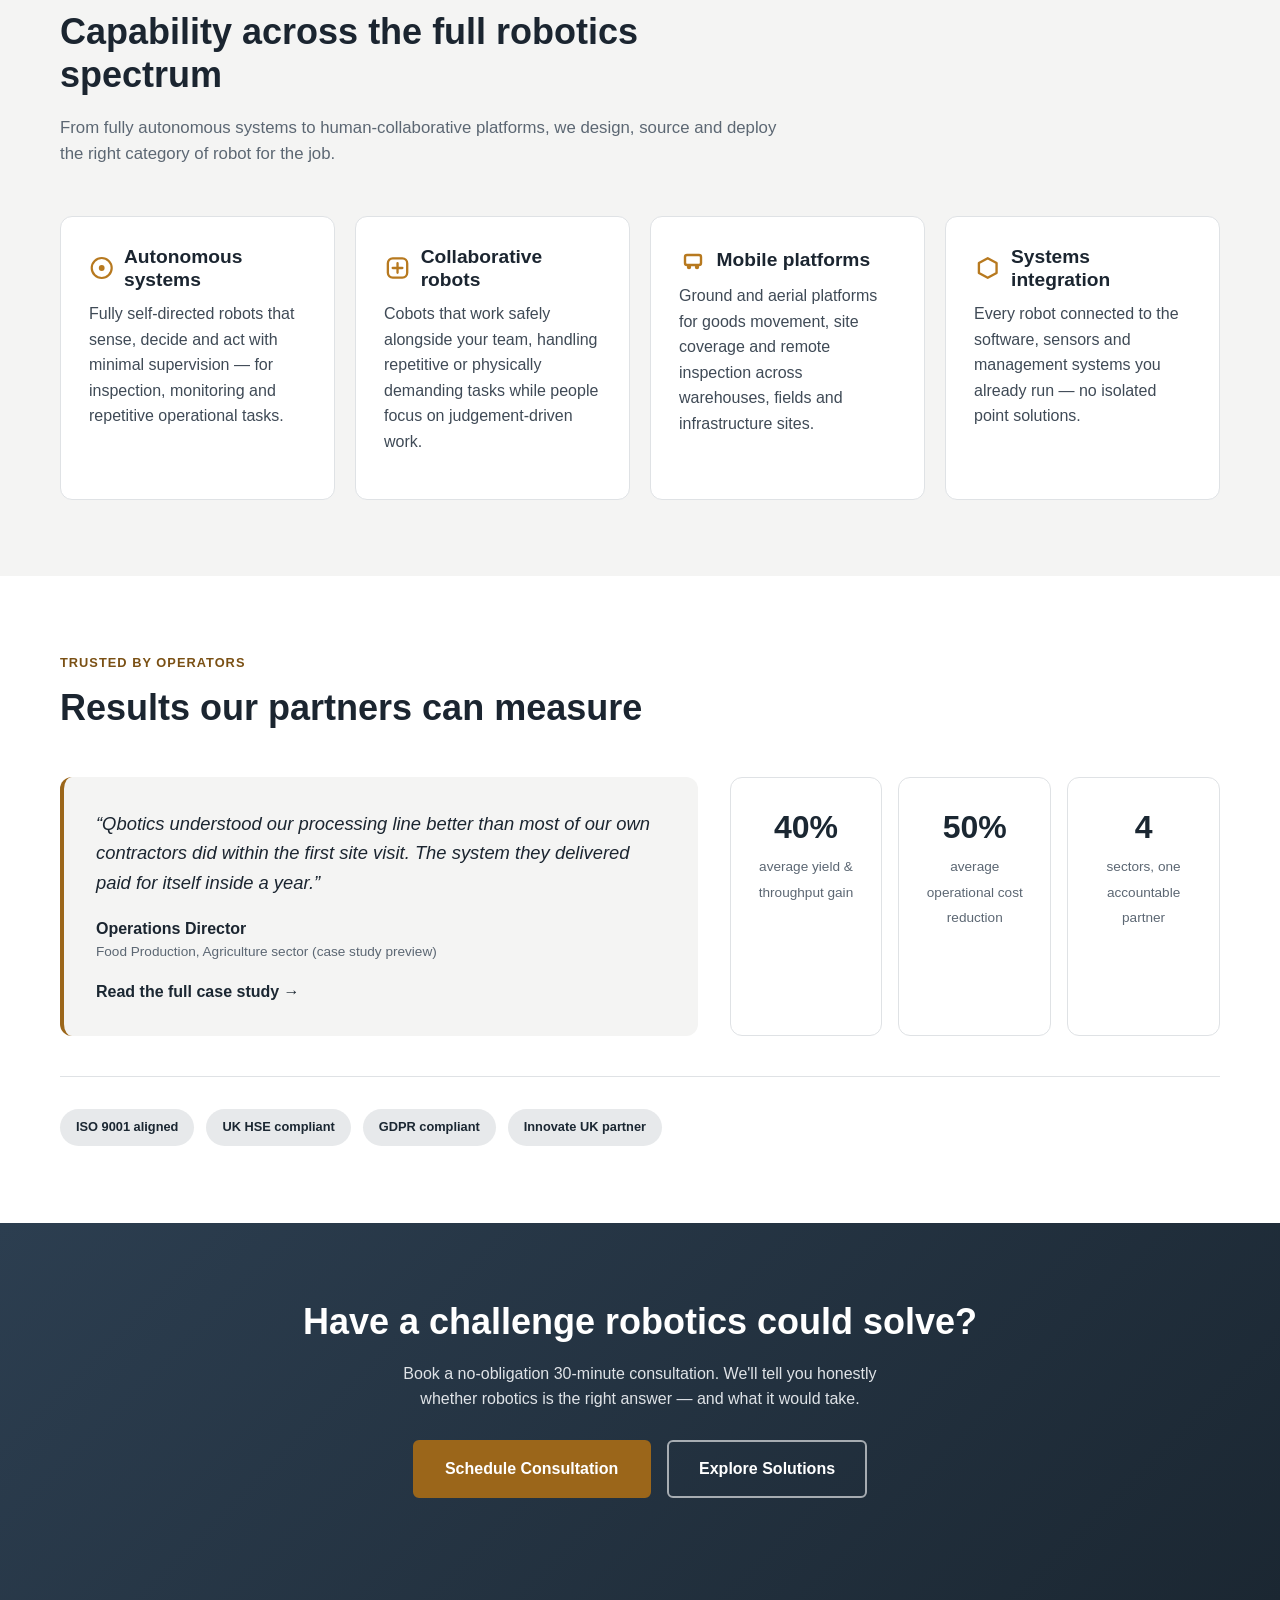
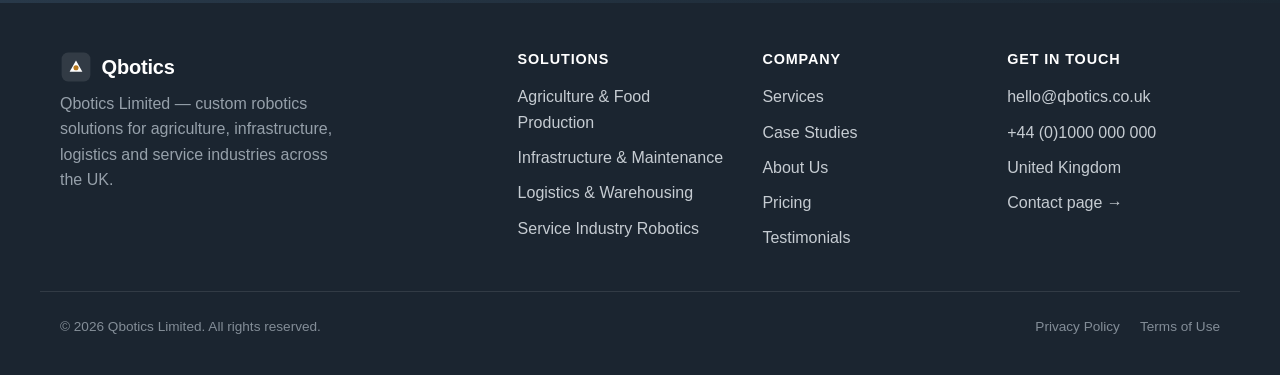
==== commit df88e832: "Rebuild site around agriculture/infrastructure/logistics/service sectors Replace the previous emerge" ====
--- a/index.html
+++ b/index.html
@@ -3,25 +3,29 @@
 <head>
   <meta charset="UTF-8">
   <meta name="viewport" content="width=device-width, initial-scale=1.0">
-  <title>Qbotics | Robotics Solutions for Challenging Environments</title>
-  <meta name="description" content="Qbotics accelerates the real-world deployment of robotics in disaster response, infrastructure, mining and hazardous environments — in months, not years.">
+  <title>Qbotics | Custom Robotics Solutions Across Industries</title>
+  <meta name="description" content="Qbotics develops custom robotic systems for agriculture, infrastructure, logistics and service industries — from feasibility assessment through to full deployment and support.">
 
   <!-- Open Graph -->
-  <meta property="og:title" content="Qbotics | Robotics Solutions for Challenging Environments">
-  <meta property="og:description" content="UK-based robotics deployment partner. From feasibility to fast-track integration to custom development, backed by University of Bolton research.">
+  <meta property="og:title" content="Qbotics | Custom Robotics Solutions Across Industries">
+  <meta property="og:description" content="Robotics tailored to your operations. Consultation, customisation, custom development and ongoing support for agriculture, infrastructure, logistics and service industries.">
   <meta property="og:type" content="website">
+  <meta property="og:url" content="https://www.qbotics.co.uk/">
+  <link rel="canonical" href="https://www.qbotics.co.uk/">
 
   <link rel="icon" type="image/svg+xml" href="assets/favicon.svg">
   <link rel="preconnect" href="https://fonts.googleapis.com">
   <link rel="stylesheet" href="css/styles.css">
 
-  <!-- Organization schema -->
   <script type="application/ld+json">
   {
     "@context": "https://schema.org",
     "@type": "Organization",
     "name": "Qbotics Limited",
-    "description": "UK-based robotics solutions company accelerating real-world deployment of robotics in challenging environments.",
+    "url": "https://www.qbotics.co.uk/",
+    "description": "UK-based robotics solutions company developing custom robotic systems for agriculture, infrastructure, logistics and service industries.",
+    "email": "hello@qbotics.co.uk",
+    "telephone": "+441000000000",
     "areaServed": "GB",
     "sameAs": []
   }
@@ -33,12 +37,12 @@
   <!-- ===================== HEADER / NAV ===================== -->
   <header class="site-header">
     <div class="container header-inner">
-      <a href="#top" class="logo" aria-label="Qbotics home">
+      <a href="index.html" class="logo" aria-label="Qbotics home">
         <span class="logo-mark" aria-hidden="true">
           <svg viewBox="0 0 40 40" width="36" height="36" role="img" aria-hidden="true">
-            <rect x="2" y="2" width="36" height="36" rx="8" fill="#1F4788"/>
+            <rect x="2" y="2" width="36" height="36" rx="8" fill="#2C3E50"/>
             <path d="M12 26 L20 12 L28 26 Z" fill="#ffffff"/>
-            <circle cx="20" cy="21" r="3.2" fill="#2E75B6"/>
+            <circle cx="20" cy="21" r="3.2" fill="#B7791F"/>
           </svg>
         </span>
         <span class="logo-text">Qbotics</span>
@@ -50,13 +54,24 @@
 
       <nav class="primary-nav" id="primaryNav" aria-label="Primary">
         <ul>
-          <li><a href="#solutions">Solutions</a></li>
-          <li><a href="#sectors">Sectors</a></li>
-          <li><a href="#partnership">Partnership</a></li>
-          <li><a href="#trust">Case Studies</a></li>
-          <li><a href="#contact">Contact</a></li>
+          <li class="has-dropdown">
+            <button class="dropdown-toggle" aria-expanded="false" aria-haspopup="true">Solutions
+              <svg width="12" height="12" viewBox="0 0 12 12" aria-hidden="true"><path d="M2 4l4 4 4-4" stroke="currentColor" stroke-width="1.6" fill="none"/></svg>
+            </button>
+            <ul class="dropdown-menu">
+              <li><a href="agriculture.html">Agriculture &amp; Food Production</a></li>
+              <li><a href="infrastructure.html">Infrastructure &amp; Maintenance</a></li>
+              <li><a href="logistics.html">Logistics &amp; Warehousing</a></li>
+              <li><a href="service-industry.html">Service Industry Robotics</a></li>
+            </ul>
+          </li>
+          <li><a href="services.html">Services</a></li>
+          <li><a href="case-studies.html">Case Studies</a></li>
+          <li><a href="about.html">About</a></li>
+          <li><a href="pricing.html">Pricing</a></li>
+          <li><a href="contact.html">Contact</a></li>
         </ul>
-        <a href="#contact" class="btn btn-primary nav-cta">Schedule Consultation</a>
+        <a href="contact.html" class="btn btn-primary nav-cta">Schedule Consultation</a>
       </nav>
     </div>
   </header>
@@ -66,43 +81,43 @@
     <section class="hero" id="top">
       <div class="container hero-inner">
         <div class="hero-copy">
-          <p class="eyebrow">Robotics for challenging environments</p>
-          <h1>Deploying robotics where humans shouldn't have to go</h1>
+          <p class="eyebrow">Custom robotics, matched to your operation</p>
+          <h1>Robotics tailored to your needs — not the other way around</h1>
           <p class="hero-lead">
-            Qbotics closes the gap between what robotics technology can do and what
-            operators actually deploy — bringing proven and custom-built solutions to
-            disaster response, infrastructure, mining and hazardous operations, in months
-            rather than years.
+            Qbotics develops and deploys custom robotic systems for organisations across
+            agriculture, infrastructure, logistics and service industries. From honest
+            feasibility assessment to fully supported deployment, we close the gap between
+            what robotics can do and what your operation actually needs.
           </p>
           <div class="hero-actions">
-            <a href="#solutions" class="btn btn-primary btn-lg">Explore Solutions</a>
-            <a href="#contact" class="btn btn-outline btn-lg">Schedule Consultation</a>
+            <a href="services.html" class="btn btn-primary btn-lg">Explore Solutions</a>
+            <a href="contact.html" class="btn btn-outline btn-lg">Schedule Consultation</a>
           </div>
           <ul class="hero-stats" aria-label="Key figures">
-            <li><strong>40&ndash;60%</strong><span>lower cost than custom-build</span></li>
-            <li><strong>3&ndash;18</strong><span>months to deployment</span></li>
-            <li><strong>5</strong><span>critical sectors served</span></li>
+            <li><strong>4</strong><span>industries served</span></li>
+            <li><strong>4</strong><span>service tiers, one point of contact</span></li>
+            <li><strong>1&ndash;3 wks</strong><span>to a feasibility answer</span></li>
           </ul>
         </div>
         <div class="hero-visual" aria-hidden="true">
           <svg viewBox="0 0 480 420" width="100%" height="100%" role="img" aria-hidden="true">
             <defs>
               <linearGradient id="heroGrad" x1="0" y1="0" x2="1" y2="1">
-                <stop offset="0" stop-color="#2E75B6"/>
-                <stop offset="1" stop-color="#1F4788"/>
+                <stop offset="0" stop-color="#34495E"/>
+                <stop offset="1" stop-color="#2C3E50"/>
               </linearGradient>
             </defs>
             <rect x="0" y="0" width="480" height="420" rx="24" fill="url(#heroGrad)" opacity="0.08"/>
             <circle cx="240" cy="200" r="150" fill="url(#heroGrad)" opacity="0.12"/>
-            <g stroke="#1F4788" stroke-width="3" fill="none" opacity="0.85">
+            <g stroke="#2C3E50" stroke-width="3" fill="none" opacity="0.85">
               <rect x="150" y="150" width="180" height="120" rx="14"/>
-              <circle cx="190" cy="185" r="14" fill="#2E75B6" stroke="none"/>
-              <circle cx="290" cy="185" r="14" fill="#2E75B6" stroke="none"/>
+              <circle cx="190" cy="185" r="14" fill="#B7791F" stroke="none"/>
+              <circle cx="290" cy="185" r="14" fill="#B7791F" stroke="none"/>
               <path d="M150 235 h180"/>
               <path d="M240 150 v-30"/>
-              <circle cx="240" cy="110" r="10" fill="#1F4788" stroke="none"/>
+              <circle cx="240" cy="110" r="10" fill="#2C3E50" stroke="none"/>
             </g>
-            <g stroke="#2E75B6" stroke-width="2" opacity="0.5">
+            <g stroke="#34495E" stroke-width="2" opacity="0.5">
               <path d="M60 320 q60 -40 120 0 t120 0 t120 0" fill="none"/>
               <path d="M60 350 q60 -40 120 0 t120 0 t120 0" fill="none"/>
             </g>
@@ -115,56 +130,58 @@
     <section class="section problem-solution" id="problem">
       <div class="container">
         <div class="section-head">
-          <p class="eyebrow">The gap we close</p>
-          <h2>Robotics technology has matured. Deployment hasn't caught up.</h2>
+          <p class="eyebrow">Why custom robotics</p>
+          <h2>Off-the-shelf doesn't fit unique operational challenges</h2>
           <p class="section-lead">
-            Universities produce world-class research with no route to market. Manufacturers
-            build for standard use cases, not your operating environment. And custom
-            development leaves operators waiting years for a solution they needed yesterday.
+            Every operation has its own layout, workflow, environment and constraints.
+            A robotics solution designed for someone else's warehouse, farm or facility
+            rarely fits yours without expensive rework — and expensive rework is exactly
+            what custom development is meant to avoid.
           </p>
         </div>
 
         <div class="ps-grid">
           <div class="ps-card ps-problem">
-            <span class="ps-tag">The old way</span>
-            <h3>Custom development, alone</h3>
+            <span class="ps-tag">The problem</span>
+            <h3>Standard solutions, non-standard operations</h3>
             <ul>
-              <li><strong>2&ndash;5 years</strong> from concept to working deployment</li>
-              <li><strong>£500k&ndash;£2m+</strong> in development cost, before results</li>
-              <li>High technical risk with no proven reference deployment</li>
-              <li>In-house teams stretched across procurement, integration and R&amp;D</li>
+              <li>Generic platforms need costly retrofitting to fit real workflows</li>
+              <li>Vendors sell what they've built, not what your challenge requires</li>
+              <li>In-house teams lack bandwidth to evaluate the robotics landscape</li>
+              <li>A wrong first choice sets deployment back by a year or more</li>
             </ul>
           </div>
 
           <div class="ps-arrow" aria-hidden="true">
             <svg viewBox="0 0 60 60" width="48" height="48">
-              <path d="M8 30 H50 M36 16 L50 30 L36 44" stroke="#2E75B6" stroke-width="4" fill="none" stroke-linecap="round" stroke-linejoin="round"/>
+              <path d="M8 30 H50 M36 16 L50 30 L36 44" stroke="#B7791F" stroke-width="4" fill="none" stroke-linecap="round" stroke-linejoin="round"/>
             </svg>
           </div>
 
           <div class="ps-card ps-solution">
-            <span class="ps-tag ps-tag-solution">The Qbotics model</span>
-            <h3>Assess, source, or build &mdash; matched to your challenge</h3>
+            <span class="ps-tag ps-tag-solution">The Qbotics approach</span>
+            <h3>Custom development that accelerates deployment and reduces risk</h3>
             <ul>
-              <li><strong>3&ndash;18 months</strong> from first conversation to deployed system</li>
-              <li><strong>40&ndash;60% cost reduction</strong> versus ground-up development</li>
-              <li>Proven hardware sourced and integrated, or purpose-built where nothing exists</li>
-              <li>Backed by University of Bolton research capability</li>
+              <li>We start with your operational challenge, not a product catalogue</li>
+              <li>Proven technology adapted where it fits, built from scratch where it doesn't</li>
+              <li>One partner across assessment, build, integration and support</li>
+              <li>Transparent scope, cost and timeline from day one</li>
             </ul>
           </div>
         </div>
       </div>
     </section>
 
-    <!-- ===================== THREE OPERATING MODES ===================== -->
-    <section class="section modes" id="solutions">
+    <!-- ===================== FOUR SERVICE TIERS ===================== -->
+    <section class="section section-alt modes" id="solutions">
       <div class="container">
         <div class="section-head">
           <p class="eyebrow">How we work</p>
-          <h2>Three ways to get robotics into the field</h2>
+          <h2>Four service tiers, matched to how far along you are</h2>
           <p class="section-lead">
-            Every engagement starts with your operational challenge, not a product catalogue.
-            We recommend the mode that fits &mdash; and only that one.
+            Whether you're weighing up if robotics is right for you, or you need a
+            fully custom system built from the ground up, there's a tier that fits
+            &mdash; and we'll tell you plainly which one.
           </p>
         </div>
 
@@ -172,124 +189,154 @@
           <article class="mode-card">
             <div class="mode-number" aria-hidden="true">01</div>
             <div class="mode-icon" aria-hidden="true">
-              <svg viewBox="0 0 48 48" width="40" height="40"><circle cx="24" cy="24" r="20" fill="none" stroke="#2E75B6" stroke-width="3"/><path d="M24 14v10l7 6" stroke="#1F4788" stroke-width="3" fill="none" stroke-linecap="round"/></svg>
-            </div>
-            <h3>Challenge Assessment</h3>
-            <p class="mode-sub">Feasibility studies</p>
-            <p>A focused 2&ndash;4 week study that tells you plainly whether robotics is
-              the right answer for your challenge &mdash; and what it would take.</p>
-            <a href="#contact" class="mode-link">Start with an assessment &rarr;</a>
+              <svg viewBox="0 0 48 48" width="40" height="40"><circle cx="24" cy="24" r="20" fill="none" stroke="#34495E" stroke-width="3"/><path d="M24 14v10l7 6" stroke="#2C3E50" stroke-width="3" fill="none" stroke-linecap="round"/></svg>
+            </div>
+            <h3>Consultation &amp; Assessment</h3>
+            <p class="mode-sub">Understand your challenge</p>
+            <p>A focused feasibility study that tells you honestly whether robotics is
+              the right answer, and maps the options if it is.</p>
+            <a href="services.html#tier-1" class="mode-link">Start with a consultation &rarr;</a>
           </article>
 
           <article class="mode-card">
             <div class="mode-number" aria-hidden="true">02</div>
             <div class="mode-icon" aria-hidden="true">
-              <svg viewBox="0 0 48 48" width="40" height="40"><rect x="8" y="8" width="14" height="14" rx="3" fill="none" stroke="#2E75B6" stroke-width="3"/><rect x="26" y="26" width="14" height="14" rx="3" fill="none" stroke="#1F4788" stroke-width="3"/><path d="M22 15h8v8" stroke="#2E75B6" stroke-width="3" fill="none"/></svg>
-            </div>
-            <h3>Solution Sourcing &amp; Integration</h3>
-            <p class="mode-sub">Fast-track deployment</p>
-            <p>We identify proven platforms, customise and integrate them into your
-              operations, and train your team &mdash; deployed in weeks, not years.</p>
-            <a href="#contact" class="mode-link">Discuss fast-track &rarr;</a>
+              <svg viewBox="0 0 48 48" width="40" height="40"><rect x="8" y="8" width="14" height="14" rx="3" fill="none" stroke="#34495E" stroke-width="3"/><rect x="26" y="26" width="14" height="14" rx="3" fill="none" stroke="#2C3E50" stroke-width="3"/><path d="M22 15h8v8" stroke="#34495E" stroke-width="3" fill="none"/></svg>
+            </div>
+            <h3>Solution Customisation</h3>
+            <p class="mode-sub">Adapt existing technology</p>
+            <p>We source, customise and integrate proven robotics platforms into your
+              operations &mdash; deployed in weeks, with lower cost and risk.</p>
+            <a href="services.html#tier-2" class="mode-link">Discuss customisation &rarr;</a>
           </article>
 
           <article class="mode-card">
             <div class="mode-number" aria-hidden="true">03</div>
             <div class="mode-icon" aria-hidden="true">
-              <svg viewBox="0 0 48 48" width="40" height="40"><path d="M24 6 L40 15 V33 L24 42 L8 33 V15 Z" fill="none" stroke="#2E75B6" stroke-width="3"/><circle cx="24" cy="24" r="6" fill="#1F4788"/></svg>
+              <svg viewBox="0 0 48 48" width="40" height="40"><path d="M24 6 L40 15 V33 L24 42 L8 33 V15 Z" fill="none" stroke="#34495E" stroke-width="3"/><circle cx="24" cy="24" r="6" fill="#2C3E50"/></svg>
             </div>
             <h3>Custom Development</h3>
-            <p class="mode-sub">With University of Bolton</p>
-            <p>Where no off-the-shelf solution exists, our academic partnership builds
-              one &mdash; purpose-engineered for your environment, with proprietary IP.</p>
-            <a href="#contact" class="mode-link">Explore custom development &rarr;</a>
-          </article>
-        </div>
-      </div>
-    </section>
-
-    <!-- ===================== SECTOR EXPERTISE ===================== -->
+            <p class="mode-sub">Build novel solutions</p>
+            <p>Where nothing off-the-shelf fits, we design and build purpose-engineered
+              systems for your exact operational challenge.</p>
+            <a href="services.html#tier-3" class="mode-link">Explore custom development &rarr;</a>
+          </article>
+
+          <article class="mode-card">
+            <div class="mode-number" aria-hidden="true">04</div>
+            <div class="mode-icon" aria-hidden="true">
+              <svg viewBox="0 0 48 48" width="40" height="40"><rect x="6" y="18" width="36" height="22" rx="2" fill="none" stroke="#34495E" stroke-width="3"/><path d="M14 18v-4a10 10 0 0 1 20 0v4" fill="none" stroke="#2C3E50" stroke-width="3"/></svg>
+            </div>
+            <h3>Integration &amp; Support</h3>
+            <p class="mode-sub">Deploy and maintain</p>
+            <p>Full deployment, operator training and ongoing maintenance &mdash; so
+              your system keeps performing long after go-live.</p>
+            <a href="services.html#tier-4" class="mode-link">Learn about support &rarr;</a>
+          </article>
+        </div>
+      </div>
+    </section>
+
+    <!-- ===================== INDUSTRY EXPERTISE ===================== -->
     <section class="section sectors" id="sectors">
       <div class="container">
         <div class="section-head">
-          <p class="eyebrow">Sector expertise</p>
-          <h2>Built for environments where the stakes are real</h2>
+          <p class="eyebrow">Industry expertise</p>
+          <h2>Built around the realities of four sectors</h2>
           <p class="section-lead">
-            From collapsed structures to contaminated sites, our solutions are shaped by
-            the operational realities of five critical sectors.
+            Robotics succeeds or fails on the details of how your operation actually
+            runs. We bring sector-specific experience to every engagement.
           </p>
         </div>
 
         <div class="sector-grid">
           <article class="sector-card">
             <div class="sector-icon" aria-hidden="true">
-              <svg viewBox="0 0 48 48" width="36" height="36"><path d="M24 4 L42 12 V24 C42 34 34 42 24 44 C14 42 6 34 6 24 V12 Z" fill="none" stroke="#2E75B6" stroke-width="3"/><path d="M24 16v14M17 23h14" stroke="#1F4788" stroke-width="3" stroke-linecap="round"/></svg>
-            </div>
-            <h3>Emergency Services</h3>
-            <p>Robotic reconnaissance ahead of personnel entry into collapsed structures,
-              fires and hazmat incidents &mdash; for fire &amp; rescue, police and SAR teams.</p>
+              <svg viewBox="0 0 48 48" width="36" height="36"><path d="M24 44 C24 30 14 26 8 16 C18 12 24 20 24 28 C24 20 30 12 40 16 C34 26 24 30 24 44 Z" fill="none" stroke="#34495E" stroke-width="3" stroke-linejoin="round"/></svg>
+            </div>
+            <h3>Agriculture &amp; Food Production</h3>
+            <p>Autonomous harvesting, crop monitoring, sorting and processing automation
+              that improve yield while easing labour pressure.</p>
+            <a href="agriculture.html" class="mode-link">Explore agricultural solutions &rarr;</a>
           </article>
 
           <article class="sector-card">
             <div class="sector-icon" aria-hidden="true">
-              <svg viewBox="0 0 48 48" width="36" height="36"><path d="M6 40 V20 L24 6 L42 20 V40" fill="none" stroke="#2E75B6" stroke-width="3"/><path d="M18 40V26h12v14" fill="none" stroke="#1F4788" stroke-width="3"/></svg>
-            </div>
-            <h3>Infrastructure</h3>
-            <p>Automated inspection for rail, utilities and water networks &mdash; cutting
-              cost and downtime while improving data quality and HSE compliance.</p>
+              <svg viewBox="0 0 48 48" width="36" height="36"><path d="M6 40 V20 L24 6 L42 20 V40" fill="none" stroke="#34495E" stroke-width="3"/><path d="M18 40V26h12v14" fill="none" stroke="#2C3E50" stroke-width="3"/></svg>
+            </div>
+            <h3>Infrastructure &amp; Maintenance</h3>
+            <p>Inspection drones, monitoring systems and predictive maintenance
+              platforms that cut downtime and keep people out of harm's way.</p>
+            <a href="infrastructure.html" class="mode-link">Explore infrastructure solutions &rarr;</a>
           </article>
 
           <article class="sector-card">
             <div class="sector-icon" aria-hidden="true">
-              <svg viewBox="0 0 48 48" width="36" height="36"><circle cx="24" cy="24" r="6" fill="#1F4788"/><g stroke="#2E75B6" stroke-width="3"><path d="M24 4v8M24 36v8M4 24h8M36 24h8M9.5 9.5l5.6 5.6M32.9 32.9l5.6 5.6M9.5 38.5l5.6-5.6M32.9 15.1l5.6-5.6"/></g></svg>
-            </div>
-            <h3>Hazmat &amp; Nuclear</h3>
-            <p>Autonomous monitoring and response systems that keep people out of
-              contaminated or radioactive environments while maintaining capability.</p>
+              <svg viewBox="0 0 48 48" width="36" height="36"><rect x="6" y="16" width="16" height="16" rx="2" fill="none" stroke="#34495E" stroke-width="3"/><rect x="26" y="16" width="16" height="16" rx="2" fill="none" stroke="#2C3E50" stroke-width="3"/><path d="M6 38h36" stroke="#34495E" stroke-width="3" stroke-linecap="round"/></svg>
+            </div>
+            <h3>Logistics &amp; Warehousing</h3>
+            <p>Autonomous mobile robots, sorting systems and inventory automation that
+              scale throughput without scaling headcount.</p>
+            <a href="logistics.html" class="mode-link">Explore logistics solutions &rarr;</a>
           </article>
 
           <article class="sector-card">
             <div class="sector-icon" aria-hidden="true">
-              <svg viewBox="0 0 48 48" width="36" height="36"><path d="M8 40 L18 14 L24 26 L30 10 L40 40 Z" fill="none" stroke="#2E75B6" stroke-width="3" stroke-linejoin="round"/></svg>
-            </div>
-            <h3>Mining</h3>
-            <p>Autonomous surveying and hazard assessment that opens up exploration in
-              underground environments too dangerous for routine personnel access.</p>
-          </article>
-
-          <article class="sector-card">
-            <div class="sector-icon" aria-hidden="true">
-              <svg viewBox="0 0 48 48" width="36" height="36"><rect x="6" y="18" width="36" height="22" rx="2" fill="none" stroke="#2E75B6" stroke-width="3"/><path d="M14 18v-4a10 10 0 0 1 20 0v4" fill="none" stroke="#1F4788" stroke-width="3"/></svg>
-            </div>
-            <h3>Government &amp; Policy Bodies</h3>
-            <p>Innovation partnerships and funded deployment routes that bring proven
-              robotics capability into the public sector cost-effectively.</p>
-          </article>
-        </div>
-      </div>
-    </section>
-
-    <!-- ===================== PARTNERSHIP ===================== -->
-    <section class="section partnership" id="partnership">
-      <div class="container partnership-inner">
-        <div class="partnership-copy">
-          <p class="eyebrow eyebrow-light">Academic partnership</p>
-          <h2>Innovation backed by academic excellence</h2>
-          <p>
-            Our custom development work is delivered in partnership with the
-            <strong>University of Bolton</strong>, giving every project access to
-            research capability, specialist facilities and rigorous engineering
-            validation that a standalone commercial team can't replicate alone.
+              <svg viewBox="0 0 48 48" width="36" height="36"><circle cx="24" cy="16" r="8" fill="none" stroke="#34495E" stroke-width="3"/><path d="M10 42c0-10 6-16 14-16s14 6 14 16" fill="none" stroke="#2C3E50" stroke-width="3"/></svg>
+            </div>
+            <h3>Service Industry Robotics</h3>
+            <p>Autonomous delivery, customer-facing robots and cleaning automation that
+              keep service consistent around the clock.</p>
+            <a href="service-industry.html" class="mode-link">Explore service solutions &rarr;</a>
+          </article>
+        </div>
+      </div>
+    </section>
+
+    <!-- ===================== CAPABILITY HIGHLIGHTS ===================== -->
+    <section class="section section-alt" id="capabilities">
+      <div class="container">
+        <div class="section-head">
+          <p class="eyebrow">What we build</p>
+          <h2>Capability across the full robotics spectrum</h2>
+          <p class="section-lead">
+            From fully autonomous systems to human-collaborative platforms, we design,
+            source and deploy the right category of robot for the job.
           </p>
-          <ul class="partnership-points">
-            <li>Access to academic research and specialist robotics facilities</li>
-            <li>Rigorous testing and validation before field deployment</li>
-            <li>A pipeline of emerging robotics talent and continuous innovation</li>
-          </ul>
-        </div>
-        <div class="partnership-badge" aria-hidden="true">
-          <div class="badge-circle">
-            <span>University of<br><strong>Bolton</strong></span>
+        </div>
+
+        <div class="cap-grid">
+          <div class="cap-card">
+            <h3>
+              <svg width="28" height="28" viewBox="0 0 28 28" aria-hidden="true"><circle cx="14" cy="14" r="11" fill="none" stroke="#B7791F" stroke-width="2.4"/><circle cx="14" cy="14" r="3.2" fill="#B7791F"/></svg>
+              Autonomous systems
+            </h3>
+            <p>Fully self-directed robots that sense, decide and act with minimal
+              supervision &mdash; for inspection, monitoring and repetitive operational tasks.</p>
+          </div>
+          <div class="cap-card">
+            <h3>
+              <svg width="28" height="28" viewBox="0 0 28 28" aria-hidden="true"><rect x="4" y="4" width="20" height="20" rx="5" fill="none" stroke="#B7791F" stroke-width="2.4"/><path d="M9 14h10M14 9v10" stroke="#B7791F" stroke-width="2.4" stroke-linecap="round"/></svg>
+              Collaborative robots
+            </h3>
+            <p>Cobots that work safely alongside your team, handling repetitive or
+              physically demanding tasks while people focus on judgement-driven work.</p>
+          </div>
+          <div class="cap-card">
+            <h3>
+              <svg width="28" height="28" viewBox="0 0 28 28" aria-hidden="true"><rect x="6" y="10" width="16" height="10" rx="2" fill="none" stroke="#B7791F" stroke-width="2.4"/><circle cx="10" cy="22" r="2.2" fill="#B7791F"/><circle cx="18" cy="22" r="2.2" fill="#B7791F"/></svg>
+              Mobile platforms
+            </h3>
+            <p>Ground and aerial platforms for goods movement, site coverage and remote
+              inspection across warehouses, fields and infrastructure sites.</p>
+          </div>
+          <div class="cap-card">
+            <h3>
+              <svg width="28" height="28" viewBox="0 0 28 28" aria-hidden="true"><path d="M14 4l9 5v10l-9 5-9-5V9z" fill="none" stroke="#B7791F" stroke-width="2.4" stroke-linejoin="round"/></svg>
+              Systems integration
+            </h3>
+            <p>Every robot connected to the software, sensors and management systems
+              you already run &mdash; no isolated point solutions.</p>
           </div>
         </div>
       </div>
@@ -305,28 +352,28 @@
 
         <div class="trust-grid">
           <blockquote class="testimonial">
-            <p>&ldquo;Qbotics gave our team situational awareness before a single officer
-              entered the structure. That's not a nice-to-have &mdash; it changes how we
-              make decisions on scene.&rdquo;</p>
+            <p>&ldquo;Qbotics understood our processing line better than most of our own
+              contractors did within the first site visit. The system they delivered
+              paid for itself inside a year.&rdquo;</p>
             <footer>
               <span class="testimonial-role">Operations Director</span>
-              <span class="testimonial-org">UK Fire &amp; Rescue Service (case study preview)</span>
+              <span class="testimonial-org">Food Production, Agriculture sector (case study preview)</span>
             </footer>
-            <a href="#contact" class="mode-link">Read the full case study &rarr;</a>
+            <a href="case-studies.html" class="mode-link">Read the full case study &rarr;</a>
           </blockquote>
 
           <div class="trust-side">
             <div class="stat-block">
-              <strong>60%</strong>
-              <span>faster incident reconnaissance</span>
+              <strong>40%</strong>
+              <span>average yield &amp; throughput gain</span>
             </div>
             <div class="stat-block">
               <strong>50%</strong>
-              <span>lower annual inspection cost</span>
+              <span>average operational cost reduction</span>
             </div>
             <div class="stat-block">
-              <strong>90%+</strong>
-              <span>reduction in personnel risk exposure</span>
+              <strong>4</strong>
+              <span>sectors, one accountable partner</span>
             </div>
           </div>
         </div>
@@ -341,14 +388,14 @@
     </section>
 
     <!-- ===================== FINAL CTA ===================== -->
-    <section class="cta-band" id="contact">
+    <section class="cta-band" id="contact-cta">
       <div class="container cta-band-inner">
         <h2>Have a challenge robotics could solve?</h2>
-        <p>Book a no-obligation 20-minute consultation. We'll tell you honestly whether
+        <p>Book a no-obligation 30-minute consultation. We'll tell you honestly whether
           robotics is the right answer &mdash; and what it would take.</p>
         <div class="hero-actions">
-          <a href="mailto:hello@qbotics.co.uk" class="btn btn-primary btn-lg">Schedule Consultation</a>
-          <a href="#solutions" class="btn btn-outline-light btn-lg">Explore Solutions</a>
+          <a href="contact.html" class="btn btn-signal btn-lg">Schedule Consultation</a>
+          <a href="services.html" class="btn btn-outline-light btn-lg">Explore Solutions</a>
         </div>
       </div>
     </section>
@@ -358,27 +405,38 @@
   <footer class="site-footer">
     <div class="container footer-grid">
       <div class="footer-brand">
-        <a href="#top" class="logo" aria-label="Qbotics home">
+        <a href="index.html" class="logo" aria-label="Qbotics home">
           <span class="logo-mark" aria-hidden="true">
             <svg viewBox="0 0 40 40" width="32" height="32" role="img" aria-hidden="true">
               <rect x="2" y="2" width="36" height="36" rx="8" fill="#ffffff" opacity="0.1"/>
               <path d="M12 26 L20 12 L28 26 Z" fill="#ffffff"/>
-              <circle cx="20" cy="21" r="3.2" fill="#2E75B6"/>
+              <circle cx="20" cy="21" r="3.2" fill="#B7791F"/>
             </svg>
           </span>
           <span class="logo-text">Qbotics</span>
         </a>
-        <p>Qbotics Limited &mdash; accelerating the real-world deployment of robotics
-          in challenging environments across the UK.</p>
-      </div>
-
-      <nav class="footer-nav" aria-label="Footer">
+        <p>Qbotics Limited &mdash; custom robotics solutions for agriculture,
+          infrastructure, logistics and service industries across the UK.</p>
+      </div>
+
+      <nav class="footer-nav" aria-label="Footer solutions">
+        <h3>Solutions</h3>
+        <ul>
+          <li><a href="agriculture.html">Agriculture &amp; Food Production</a></li>
+          <li><a href="infrastructure.html">Infrastructure &amp; Maintenance</a></li>
+          <li><a href="logistics.html">Logistics &amp; Warehousing</a></li>
+          <li><a href="service-industry.html">Service Industry Robotics</a></li>
+        </ul>
+      </nav>
+
+      <nav class="footer-nav" aria-label="Footer company">
         <h3>Company</h3>
         <ul>
-          <li><a href="#solutions">Solutions</a></li>
-          <li><a href="#sectors">Sectors</a></li>
-          <li><a href="#partnership">Partnership</a></li>
-          <li><a href="#trust">Case Studies</a></li>
+          <li><a href="services.html">Services</a></li>
+          <li><a href="case-studies.html">Case Studies</a></li>
+          <li><a href="about.html">About Us</a></li>
+          <li><a href="pricing.html">Pricing</a></li>
+          <li><a href="testimonials.html">Testimonials</a></li>
         </ul>
       </nav>
 
@@ -388,14 +446,7 @@
           <li><a href="mailto:hello@qbotics.co.uk">hello@qbotics.co.uk</a></li>
           <li><a href="tel:+441000000000">+44 (0)1000 000 000</a></li>
           <li>United Kingdom</li>
-        </ul>
-      </div>
-
-      <div class="footer-social">
-        <h3>Follow</h3>
-        <ul class="social-links">
-          <li><a href="#" aria-label="Qbotics on LinkedIn">LinkedIn</a></li>
-          <li><a href="#" aria-label="Qbotics on X / Twitter">X&nbsp;/&nbsp;Twitter</a></li>
+          <li><a href="contact.html">Contact page &rarr;</a></li>
         </ul>
       </div>
     </div>
--- a/css/styles.css
+++ b/css/styles.css
@@ -1,28 +1,34 @@
 /* ==========================================================================
-   Qbotics — Homepage Stylesheet
-   Brand: #2E75B6 (primary blue), #1F4788 (dark accent)
+   Qbotics — Site Stylesheet
+   Brand: #2C3E50 (charcoal / primary), #34495E (neutral accent),
+          #E8E8E8 (warm/neutral accent), #B7791F (signal accent)
    Mobile-first, WCAG 2.1 AA
    ========================================================================== */
 
 :root {
-  --color-primary: #2E75B6;
-  --color-primary-dark: #1F4788;
-  --color-ink: #14213a;
-  --color-body: #3c4759;
-  --color-muted: #5b6778;
+  --color-primary: #2C3E50;
+  --color-primary-dark: #1B2732;
+  --color-secondary: #34495E;
+  --color-warm: #E8E8E8;
+  --color-signal: #9B661A;
+  --color-signal-dark: #7A5014;
+
+  --color-ink: #1B2530;
+  --color-body: #3f4a56;
+  --color-muted: #5c6773;
   --color-bg: #ffffff;
-  --color-bg-alt: #f4f7fb;
-  --color-border: #dde4ee;
+  --color-bg-alt: #F4F4F3;
+  --color-border: #dfe2e5;
   --color-white: #ffffff;
-  --focus-ring: #ff9f1c;
+  --focus-ring: #B7791F;
 
   --radius-sm: 6px;
   --radius-md: 12px;
   --radius-lg: 20px;
 
-  --shadow-sm: 0 1px 2px rgba(20, 33, 58, 0.06), 0 1px 1px rgba(20, 33, 58, 0.04);
-  --shadow-md: 0 8px 24px rgba(20, 33, 58, 0.08);
-  --shadow-lg: 0 16px 40px rgba(20, 33, 58, 0.12);
+  --shadow-sm: 0 1px 2px rgba(27, 37, 48, 0.07), 0 1px 1px rgba(27, 37, 48, 0.04);
+  --shadow-md: 0 8px 24px rgba(27, 37, 48, 0.10);
+  --shadow-lg: 0 16px 40px rgba(27, 37, 48, 0.14);
 
   --max-width: 1200px;
   --font-sans: -apple-system, BlinkMacSystemFont, "Segoe UI", Roboto, Helvetica, Arial, sans-serif;
@@ -44,6 +50,7 @@
 ul { margin: 0; padding: 0; list-style: none; }
 h1, h2, h3, h4 { color: var(--color-ink); line-height: 1.2; margin: 0 0 0.5em; }
 p { margin: 0 0 1em; }
+table { border-collapse: collapse; width: 100%; }
 
 @media (prefers-reduced-motion: reduce) {
   html { scroll-behavior: auto; }
@@ -61,12 +68,19 @@
   z-index: 1000;
   border-radius: 0 0 var(--radius-sm) 0;
 }
-.skip-link:focus {
-  left: 0;
-}
+.skip-link:focus { left: 0; }
 :focus-visible {
   outline: 3px solid var(--focus-ring);
   outline-offset: 2px;
+}
+.visually-hidden {
+  position: absolute;
+  width: 1px; height: 1px;
+  padding: 0; margin: -1px;
+  overflow: hidden;
+  clip: rect(0,0,0,0);
+  white-space: nowrap;
+  border: 0;
 }
 
 /* ---------- Layout ---------- */
@@ -75,26 +89,20 @@
   margin-inline: auto;
   padding-inline: 1.25rem;
 }
-.section {
-  padding: clamp(3rem, 6vw, 6rem) 0;
-}
-.section-head {
-  max-width: 720px;
-  margin-bottom: clamp(2rem, 4vw, 3rem);
-}
+.section { padding: clamp(3rem, 6vw, 6rem) 0; }
+.section-alt { background: var(--color-bg-alt); }
+.section-head { max-width: 720px; margin-bottom: clamp(2rem, 4vw, 3rem); }
+.section-head-center { max-width: 720px; margin-inline: auto; text-align: center; }
 .eyebrow {
   text-transform: uppercase;
   letter-spacing: 0.08em;
   font-size: 0.8rem;
   font-weight: 700;
-  color: var(--color-primary);
+  color: var(--color-signal-dark);
   margin: 0 0 0.75rem;
 }
-.eyebrow-light { color: #bcd6ef; }
-.section-lead {
-  font-size: 1.05rem;
-  color: var(--color-muted);
-}
+.eyebrow-light { color: #d7c9a8; }
+.section-lead { font-size: 1.05rem; color: var(--color-muted); }
 h2 { font-size: clamp(1.6rem, 3vw, 2.25rem); }
 h3 { font-size: 1.2rem; }
 
@@ -120,6 +128,12 @@
   border-color: var(--color-primary);
 }
 .btn-primary:hover { background: var(--color-primary-dark); border-color: var(--color-primary-dark); }
+.btn-signal {
+  background: var(--color-signal);
+  color: #fff;
+  border-color: var(--color-signal);
+}
+.btn-signal:hover { background: var(--color-signal-dark); border-color: var(--color-signal-dark); }
 .btn-outline {
   background: transparent;
   color: var(--color-primary-dark);
@@ -132,13 +146,14 @@
   border-color: rgba(255,255,255,0.6);
 }
 .btn-outline-light:hover { background: rgba(255,255,255,0.15); border-color: #fff; }
+.btn-block { width: 100%; }
 
 /* ---------- Header ---------- */
 .site-header {
   position: sticky;
   top: 0;
   z-index: 100;
-  background: rgba(255,255,255,0.96);
+  background: rgba(255,255,255,0.97);
   backdrop-filter: blur(6px);
   border-bottom: 1px solid var(--color-border);
 }
@@ -216,39 +231,52 @@
   display: block;
   padding: 0.5rem 0;
 }
+.primary-nav a[aria-current="page"] { color: var(--color-signal-dark); }
 .nav-cta { width: 100%; }
-
-/* ---------- Hero ---------- */
+.has-dropdown { position: relative; }
+.dropdown-toggle {
+  background: none; border: none; cursor: pointer;
+  display: flex; align-items: center; gap: 0.4rem;
+  font: inherit; font-weight: 600; font-size: 1.1rem;
+  color: var(--color-ink); padding: 0.5rem 0; width: 100%; text-align: left;
+}
+.dropdown-menu {
+  display: none;
+  flex-direction: column;
+  gap: 0.25rem;
+  padding: 0.5rem 0 0.5rem 1rem;
+}
+.dropdown-menu.is-open { display: flex; }
+.dropdown-menu a { font-size: 1rem; font-weight: 500; padding: 0.4rem 0; }
+
+/* ---------- Page hero (sub-pages) ---------- */
+.page-hero {
+  background: linear-gradient(160deg, var(--color-primary), var(--color-primary-dark));
+  color: #fff;
+  padding-block: clamp(2.5rem, 6vw, 4.5rem);
+}
+.page-hero h1 { color: #fff; font-size: clamp(1.9rem, 4.5vw, 3rem); }
+.page-hero .section-lead { color: #cfd6dd; max-width: 62ch; }
+.breadcrumbs {
+  font-size: 0.85rem;
+  color: #b9c2cb;
+  margin-bottom: 1rem;
+}
+.breadcrumbs a { color: #d7dde3; }
+.breadcrumbs a:hover { text-decoration: underline; }
+
+/* ---------- Hero (home) ---------- */
 .hero {
   background: linear-gradient(180deg, var(--color-bg-alt), #fff 70%);
   padding-block: clamp(2.5rem, 6vw, 5rem);
 }
-.hero-inner {
-  display: grid;
-  gap: 2.5rem;
-  align-items: center;
-}
-.hero-lead {
-  font-size: 1.1rem;
-  color: var(--color-body);
-  max-width: 52ch;
-}
-h1 {
-  font-size: clamp(2rem, 5vw, 3.25rem);
-  letter-spacing: -0.02em;
-}
-.hero-actions {
-  display: flex;
-  flex-wrap: wrap;
-  gap: 1rem;
-  margin: 1.75rem 0;
-}
+.hero-inner { display: grid; gap: 2.5rem; align-items: center; }
+.hero-lead { font-size: 1.1rem; color: var(--color-body); max-width: 52ch; }
+h1 { font-size: clamp(2rem, 5vw, 3.25rem); letter-spacing: -0.02em; }
+.hero-actions { display: flex; flex-wrap: wrap; gap: 1rem; margin: 1.75rem 0; }
 .hero-stats {
-  display: flex;
-  flex-wrap: wrap;
-  gap: 2rem;
-  padding-top: 1.5rem;
-  border-top: 1px solid var(--color-border);
+  display: flex; flex-wrap: wrap; gap: 2rem;
+  padding-top: 1.5rem; border-top: 1px solid var(--color-border);
 }
 .hero-stats li { display: flex; flex-direction: column; }
 .hero-stats strong { font-size: 1.6rem; color: var(--color-primary-dark); }
@@ -256,58 +284,36 @@
 .hero-visual { min-height: 260px; }
 
 /* ---------- Problem / Solution ---------- */
-.ps-grid {
-  display: grid;
-  gap: 1.5rem;
-  align-items: stretch;
-}
-.ps-card {
-  border-radius: var(--radius-lg);
-  padding: 2rem;
-  border: 1px solid var(--color-border);
-}
+.ps-grid { display: grid; gap: 1.5rem; align-items: stretch; }
+.ps-card { border-radius: var(--radius-lg); padding: 2rem; border: 1px solid var(--color-border); }
 .ps-problem { background: var(--color-bg-alt); }
 .ps-solution {
   background: linear-gradient(160deg, var(--color-primary-dark), var(--color-primary));
-  color: #fff;
-  border: none;
+  color: #fff; border: none;
 }
 .ps-solution h3 { color: #fff; }
 .ps-tag {
-  display: inline-block;
-  font-size: 0.75rem;
-  font-weight: 700;
-  text-transform: uppercase;
-  letter-spacing: 0.06em;
-  padding: 0.3rem 0.7rem;
-  border-radius: 999px;
-  background: #e3ebf4;
-  color: var(--color-primary-dark);
-  margin-bottom: 0.75rem;
+  display: inline-block; font-size: 0.75rem; font-weight: 700;
+  text-transform: uppercase; letter-spacing: 0.06em;
+  padding: 0.3rem 0.7rem; border-radius: 999px;
+  background: #e7e9eb; color: var(--color-primary-dark); margin-bottom: 0.75rem;
 }
 .ps-tag-solution { background: rgba(255,255,255,0.18); color: #fff; }
 .ps-card ul { display: flex; flex-direction: column; gap: 0.6rem; }
 .ps-card li { padding-left: 1.4rem; position: relative; }
 .ps-card li::before {
-  content: "";
-  position: absolute;
-  left: 0;
-  top: 0.55em;
-  width: 8px;
-  height: 8px;
-  border-radius: 50%;
-  background: var(--color-primary);
+  content: ""; position: absolute; left: 0; top: 0.55em;
+  width: 8px; height: 8px; border-radius: 50%; background: var(--color-signal);
 }
 .ps-solution li::before { background: #fff; }
 .ps-arrow { display: flex; align-items: center; justify-content: center; }
 
-/* ---------- Modes ---------- */
-.modes-grid {
-  display: grid;
-  gap: 1.5rem;
+/* ---------- Tier cards (services / modes) ---------- */
+.modes-grid, .tier-grid {
+  display: grid; gap: 1.5rem;
   grid-template-columns: repeat(auto-fit, minmax(260px, 1fr));
 }
-.mode-card {
+.mode-card, .tier-card {
   position: relative;
   background: #fff;
   border: 1px solid var(--color-border);
@@ -315,188 +321,247 @@
   padding: 2rem 1.75rem;
   box-shadow: var(--shadow-sm);
   transition: box-shadow 0.2s ease, transform 0.2s ease;
-}
-.mode-card:hover { box-shadow: var(--shadow-md); transform: translateY(-3px); }
-.mode-number {
-  position: absolute;
-  top: 1.5rem;
-  right: 1.75rem;
-  font-size: 0.85rem;
-  font-weight: 800;
-  color: var(--color-border);
+  display: flex; flex-direction: column;
+}
+.mode-card:hover, .tier-card:hover { box-shadow: var(--shadow-md); transform: translateY(-3px); }
+.mode-number, .tier-number {
+  position: absolute; top: 1.5rem; right: 1.75rem;
+  font-size: 0.85rem; font-weight: 800; color: var(--color-border);
 }
 .mode-icon { margin-bottom: 1rem; }
-.mode-sub {
-  font-size: 0.85rem;
-  font-weight: 700;
-  color: var(--color-primary);
-  text-transform: uppercase;
-  letter-spacing: 0.04em;
-  margin-bottom: 0.75rem;
+.mode-sub, .tier-sub {
+  font-size: 0.85rem; font-weight: 700; color: var(--color-signal-dark);
+  text-transform: uppercase; letter-spacing: 0.04em; margin-bottom: 0.75rem;
 }
 .mode-link { font-weight: 700; color: var(--color-primary-dark); }
 .mode-link:hover { text-decoration: underline; }
 
-/* ---------- Sectors ---------- */
-.sector-grid {
-  display: grid;
-  gap: 1.25rem;
-  grid-template-columns: repeat(auto-fit, minmax(220px, 1fr));
-}
+.tier-meta {
+  display: flex; flex-wrap: wrap; gap: 0.5rem 1.25rem;
+  font-size: 0.85rem; color: var(--color-muted);
+  margin: 0.75rem 0 1rem;
+  padding: 0.85rem 0;
+  border-top: 1px solid var(--color-border);
+  border-bottom: 1px solid var(--color-border);
+}
+.tier-meta strong { display: block; color: var(--color-ink); font-size: 0.95rem; }
+.tier-card ul.tier-list { display: flex; flex-direction: column; gap: 0.5rem; margin-bottom: 1.25rem; flex-grow: 1; }
+.tier-list li { padding-left: 1.3rem; position: relative; font-size: 0.95rem; }
+.tier-list li::before {
+  content: "✓"; position: absolute; left: 0; color: var(--color-signal); font-weight: 800;
+}
+.tier-card .btn { margin-top: auto; align-self: flex-start; }
+.tier-best-for {
+  font-size: 0.85rem; color: var(--color-muted); font-style: italic; margin-bottom: 1rem;
+}
+
+/* ---------- Sectors / industry cards ---------- */
+.sector-grid { display: grid; gap: 1.25rem; grid-template-columns: repeat(auto-fit, minmax(220px, 1fr)); }
 .sector-card {
-  background: var(--color-bg-alt);
-  border-radius: var(--radius-md);
-  padding: 1.75rem;
-  border: 1px solid transparent;
+  background: var(--color-bg-alt); border-radius: var(--radius-md);
+  padding: 1.75rem; border: 1px solid transparent;
   transition: border-color 0.2s ease, background 0.2s ease;
-}
-.sector-card:hover { border-color: var(--color-primary); background: #fff; box-shadow: var(--shadow-sm); }
+  display: flex; flex-direction: column;
+}
+.sector-card:hover { border-color: var(--color-signal); background: #fff; box-shadow: var(--shadow-sm); }
 .sector-icon {
-  width: 56px;
-  height: 56px;
-  border-radius: 50%;
-  background: #fff;
-  display: flex;
-  align-items: center;
-  justify-content: center;
-  margin-bottom: 1rem;
-  box-shadow: var(--shadow-sm);
-}
-
-/* ---------- Partnership ---------- */
-.partnership {
-  background: linear-gradient(160deg, var(--color-primary-dark), #123361);
-  color: #fff;
-}
-.partnership h2 { color: #fff; }
-.partnership-inner {
-  display: grid;
-  gap: 2.5rem;
-  align-items: center;
-}
-.partnership-points { display: flex; flex-direction: column; gap: 0.75rem; margin-top: 1.25rem; }
-.partnership-points li { padding-left: 1.5rem; position: relative; }
-.partnership-points li::before {
-  content: "✓";
-  position: absolute;
-  left: 0;
-  color: #9fc7ea;
-  font-weight: 800;
-}
-.partnership-badge { display: flex; justify-content: center; }
-.badge-circle {
-  width: 200px;
-  height: 200px;
-  border-radius: 50%;
-  border: 2px solid rgba(255,255,255,0.35);
-  display: flex;
-  align-items: center;
-  justify-content: center;
-  text-align: center;
-  font-weight: 700;
-  font-size: 1.1rem;
-  padding: 1rem;
-}
+  width: 56px; height: 56px; border-radius: 50%; background: #fff;
+  display: flex; align-items: center; justify-content: center;
+  margin-bottom: 1rem; box-shadow: var(--shadow-sm);
+}
+.sector-card .mode-link { margin-top: auto; }
+
+/* ---------- Capabilities ---------- */
+.cap-grid { display: grid; gap: 1.25rem; grid-template-columns: repeat(auto-fit, minmax(240px, 1fr)); }
+.cap-card {
+  padding: 1.75rem; border-radius: var(--radius-md);
+  background: #fff; border: 1px solid var(--color-border);
+}
+.cap-card h3 { display: flex; align-items: center; gap: 0.6rem; }
 
 /* ---------- Trust ---------- */
-.trust-grid {
-  display: grid;
-  gap: 2rem;
-  margin-bottom: 2.5rem;
-}
+.trust-grid { display: grid; gap: 2rem; margin-bottom: 2.5rem; }
 .testimonial {
-  background: var(--color-bg-alt);
-  border-left: 4px solid var(--color-primary);
-  border-radius: var(--radius-md);
-  padding: 2rem;
-  margin: 0;
-}
-.testimonial p {
-  font-size: 1.15rem;
-  color: var(--color-ink);
-  font-style: italic;
-}
+  background: var(--color-bg-alt); border-left: 4px solid var(--color-signal);
+  border-radius: var(--radius-md); padding: 2rem; margin: 0;
+}
+.testimonial p { font-size: 1.15rem; color: var(--color-ink); font-style: italic; }
 .testimonial footer { margin-bottom: 1rem; }
 .testimonial-role { display: block; font-weight: 700; color: var(--color-ink); }
 .testimonial-org { display: block; font-size: 0.85rem; color: var(--color-muted); }
-.trust-side {
-  display: grid;
-  gap: 1rem;
-  grid-template-columns: repeat(3, 1fr);
-}
+.trust-side { display: grid; gap: 1rem; grid-template-columns: repeat(3, 1fr); }
 .stat-block {
-  text-align: center;
-  padding: 1.5rem 1rem;
-  background: #fff;
-  border: 1px solid var(--color-border);
-  border-radius: var(--radius-md);
+  text-align: center; padding: 1.5rem 1rem; background: #fff;
+  border: 1px solid var(--color-border); border-radius: var(--radius-md);
 }
 .stat-block strong { display: block; font-size: 2rem; color: var(--color-primary-dark); }
 .stat-block span { font-size: 0.85rem; color: var(--color-muted); }
 
 .certifications {
-  display: flex;
-  flex-wrap: wrap;
-  gap: 0.75rem;
-  padding-top: 2rem;
-  border-top: 1px solid var(--color-border);
+  display: flex; flex-wrap: wrap; gap: 0.75rem;
+  padding-top: 2rem; border-top: 1px solid var(--color-border);
 }
 .cert-badge {
-  font-size: 0.8rem;
-  font-weight: 700;
-  color: var(--color-primary-dark);
-  background: #e3ebf4;
-  padding: 0.5rem 1rem;
-  border-radius: 999px;
+  font-size: 0.8rem; font-weight: 700; color: var(--color-primary-dark);
+  background: #e7e9eb; padding: 0.5rem 1rem; border-radius: 999px;
 }
 
 /* ---------- CTA band ---------- */
 .cta-band {
   background: linear-gradient(135deg, var(--color-primary), var(--color-primary-dark));
-  color: #fff;
-  padding: clamp(3rem, 6vw, 5rem) 0;
-  text-align: center;
+  color: #fff; padding: clamp(3rem, 6vw, 5rem) 0; text-align: center;
 }
 .cta-band h2 { color: #fff; }
-.cta-band p { max-width: 60ch; margin-inline: auto; color: #e4eefa; }
+.cta-band p { max-width: 60ch; margin-inline: auto; color: #dfe3e7; }
 .cta-band-inner .hero-actions { justify-content: center; }
 
+/* ---------- Case studies ---------- */
+.cs-grid { display: grid; gap: 1.75rem; grid-template-columns: repeat(auto-fit, minmax(300px, 1fr)); }
+.cs-card {
+  background: #fff; border: 1px solid var(--color-border); border-radius: var(--radius-lg);
+  overflow: hidden; box-shadow: var(--shadow-sm); display: flex; flex-direction: column;
+}
+.cs-card-head {
+  padding: 1.5rem; background: var(--color-bg-alt);
+  display: flex; align-items: center; justify-content: space-between; gap: 1rem;
+}
+.cs-sector-badge {
+  font-size: 0.75rem; font-weight: 700; text-transform: uppercase; letter-spacing: 0.05em;
+  background: var(--color-signal); color: #fff; padding: 0.3rem 0.7rem; border-radius: 999px;
+}
+.cs-card-body { padding: 1.5rem; display: flex; flex-direction: column; flex-grow: 1; }
+.cs-card h3 { font-size: 1.15rem; }
+.cs-org { font-size: 0.85rem; color: var(--color-muted); margin-bottom: 1rem; }
+.cs-section-label {
+  font-size: 0.75rem; font-weight: 700; text-transform: uppercase; letter-spacing: 0.05em;
+  color: var(--color-signal-dark); margin: 1rem 0 0.4rem;
+}
+.cs-results { display: grid; grid-template-columns: repeat(2, 1fr); gap: 0.75rem; margin: 0.5rem 0 1rem; }
+.cs-result { text-align: center; background: var(--color-bg-alt); border-radius: var(--radius-sm); padding: 0.75rem 0.5rem; }
+.cs-result strong { display: block; font-size: 1.3rem; color: var(--color-primary-dark); }
+.cs-result span { font-size: 0.75rem; color: var(--color-muted); }
+.cs-meta {
+  display: flex; flex-wrap: wrap; gap: 0.5rem 1rem; font-size: 0.8rem; color: var(--color-muted);
+  border-top: 1px solid var(--color-border); padding-top: 0.85rem; margin-top: auto;
+}
+.cs-quote {
+  font-style: italic; color: var(--color-ink); border-left: 3px solid var(--color-signal);
+  padding-left: 1rem; margin: 1rem 0;
+}
+.cs-card .btn { align-self: flex-start; margin-top: 1rem; }
+
+/* ---------- About: values / timeline / team ---------- */
+.values-grid { display: grid; gap: 1.25rem; grid-template-columns: repeat(auto-fit, minmax(240px, 1fr)); }
+.value-card { padding: 1.5rem; border-radius: var(--radius-md); background: var(--color-bg-alt); }
+
+.timeline { position: relative; padding-left: 1.75rem; border-left: 2px solid var(--color-border); display: flex; flex-direction: column; gap: 1.75rem; }
+.timeline-item { position: relative; }
+.timeline-item::before {
+  content: ""; position: absolute; left: -2.32rem; top: 0.15rem;
+  width: 14px; height: 14px; border-radius: 50%; background: var(--color-signal); border: 3px solid #fff; box-shadow: 0 0 0 2px var(--color-signal);
+}
+.timeline-year { font-weight: 800; color: var(--color-primary-dark); font-size: 0.9rem; text-transform: uppercase; letter-spacing: 0.05em; }
+
+.team-grid { display: grid; gap: 1.5rem; grid-template-columns: repeat(auto-fit, minmax(220px, 1fr)); }
+.team-card { text-align: center; }
+.team-photo {
+  width: 120px; height: 120px; border-radius: 50%; margin: 0 auto 1rem;
+  background: var(--color-secondary); display: flex; align-items: center; justify-content: center;
+  color: #fff; font-weight: 800; font-size: 1.6rem;
+}
+.team-role { font-size: 0.85rem; color: var(--color-signal-dark); font-weight: 700; margin-bottom: 0.5rem; }
+
+.partner-grid { display: grid; gap: 1rem; grid-template-columns: repeat(auto-fit, minmax(160px, 1fr)); }
+.partner-chip {
+  padding: 1.25rem; text-align: center; background: #fff; border: 1px solid var(--color-border);
+  border-radius: var(--radius-md); font-weight: 700; color: var(--color-muted);
+}
+
+/* ---------- Contact ---------- */
+.contact-grid { display: grid; gap: 2.5rem; }
+.contact-methods { display: flex; flex-direction: column; gap: 1.25rem; }
+.contact-method { display: flex; gap: 1rem; align-items: flex-start; }
+.contact-method-icon {
+  width: 44px; height: 44px; border-radius: 50%; background: var(--color-bg-alt);
+  display: flex; align-items: center; justify-content: center; flex-shrink: 0;
+}
+.enquiry-grid { display: grid; gap: 1rem; grid-template-columns: repeat(auto-fit, minmax(220px, 1fr)); margin: 1.5rem 0 2.5rem; }
+.enquiry-card {
+  padding: 1.25rem; border-radius: var(--radius-md); background: #fff;
+  border: 1px solid var(--color-border); text-align: left;
+}
+.enquiry-card h3 { font-size: 1rem; }
+
+.form-card { background: #fff; border: 1px solid var(--color-border); border-radius: var(--radius-lg); padding: clamp(1.5rem, 4vw, 2.5rem); box-shadow: var(--shadow-sm); }
+.form-grid { display: grid; gap: 1.1rem; grid-template-columns: 1fr; }
+.form-field { display: flex; flex-direction: column; gap: 0.4rem; }
+.form-field label { font-weight: 600; font-size: 0.9rem; color: var(--color-ink); }
+.form-field .optional { font-weight: 400; color: var(--color-muted); font-size: 0.8rem; }
+.form-field input,
+.form-field select,
+.form-field textarea {
+  font: inherit; padding: 0.7rem 0.85rem; border: 1px solid var(--color-border);
+  border-radius: var(--radius-sm); min-height: 44px; background: #fff; color: var(--color-ink);
+}
+.form-field textarea { min-height: 120px; resize: vertical; }
+.form-field input:focus, .form-field select:focus, .form-field textarea:focus {
+  outline: 3px solid var(--focus-ring); outline-offset: 1px; border-color: var(--color-signal);
+}
+.form-note { font-size: 0.85rem; color: var(--color-muted); margin-top: 0.5rem; }
+.form-full { grid-column: 1 / -1; }
+
+.booking-card {
+  background: linear-gradient(160deg, var(--color-primary), var(--color-primary-dark));
+  color: #fff; border-radius: var(--radius-lg); padding: 2rem;
+}
+.booking-card h3 { color: #fff; }
+.booking-card p { color: #d7dde3; }
+
+/* ---------- FAQ ---------- */
+.faq-list { display: flex; flex-direction: column; gap: 0.85rem; }
+.faq-item { border: 1px solid var(--color-border); border-radius: var(--radius-md); overflow: hidden; background: #fff; }
+.faq-question {
+  width: 100%; text-align: left; background: none; border: none; cursor: pointer;
+  display: flex; align-items: center; justify-content: space-between; gap: 1rem;
+  padding: 1.1rem 1.25rem; font: inherit; font-weight: 700; color: var(--color-ink); font-size: 1rem;
+}
+.faq-question .faq-icon { flex-shrink: 0; transition: transform 0.2s ease; color: var(--color-signal); font-size: 1.2rem; }
+.faq-question[aria-expanded="true"] .faq-icon { transform: rotate(45deg); }
+.faq-answer { padding: 0 1.25rem 1.1rem; color: var(--color-muted); }
+.faq-answer[hidden] { display: none; }
+
+/* ---------- Pricing ---------- */
+.pricing-principles { display: grid; gap: 1rem; grid-template-columns: repeat(auto-fit, minmax(200px, 1fr)); margin: 2rem 0; }
+.principle-chip { padding: 1.25rem; background: var(--color-bg-alt); border-radius: var(--radius-md); font-weight: 600; color: var(--color-ink); font-size: 0.95rem; }
+
+.price-table-wrap { overflow-x: auto; border: 1px solid var(--color-border); border-radius: var(--radius-md); }
+.price-table { min-width: 640px; }
+.price-table th, .price-table td { text-align: left; padding: 0.85rem 1rem; border-bottom: 1px solid var(--color-border); font-size: 0.92rem; }
+.price-table th { background: var(--color-bg-alt); color: var(--color-ink); font-weight: 700; }
+.price-table tr:last-child td { border-bottom: none; }
+
+.calculator-card { background: var(--color-bg-alt); border-radius: var(--radius-lg); padding: 2rem; }
+.calc-result { margin-top: 1.5rem; padding: 1.25rem; background: #fff; border-radius: var(--radius-md); border: 1px solid var(--color-border); }
+.calc-result strong { display: block; font-size: 1.6rem; color: var(--color-primary-dark); }
+
+/* ---------- Video / media placeholders ---------- */
+.media-placeholder {
+  aspect-ratio: 16 / 9; background: var(--color-secondary); border-radius: var(--radius-md);
+  display: flex; align-items: center; justify-content: center; color: #fff; font-weight: 700;
+}
+
 /* ---------- Footer ---------- */
-.site-footer {
-  background: var(--color-ink);
-  color: #cbd5e5;
-  padding-top: 3rem;
-}
+.site-footer { background: var(--color-ink); color: #c6ccd2; padding-top: 3rem; }
 .site-footer .logo { color: #fff; }
-.site-footer h3 {
-  color: #fff;
-  font-size: 0.9rem;
-  text-transform: uppercase;
-  letter-spacing: 0.06em;
-  margin-bottom: 1rem;
-}
-.footer-grid {
-  display: grid;
-  gap: 2rem;
-  grid-template-columns: 2fr 1fr 1fr 1fr;
-  padding-bottom: 2.5rem;
-  border-bottom: 1px solid rgba(255,255,255,0.1);
-}
-.footer-brand p { max-width: 32ch; color: #9aa8bd; }
+.site-footer h3 { color: #fff; font-size: 0.9rem; text-transform: uppercase; letter-spacing: 0.06em; margin-bottom: 1rem; }
+.footer-grid { display: grid; gap: 2rem; grid-template-columns: 2fr 1fr 1fr 1fr; padding-bottom: 2.5rem; border-bottom: 1px solid rgba(255,255,255,0.1); }
+.footer-brand p { max-width: 32ch; color: #96a0aa; }
 .footer-nav ul, .footer-contact ul, .social-links { display: flex; flex-direction: column; gap: 0.6rem; }
-.footer-nav a, .footer-contact a, .social-links a { color: #cbd5e5; }
+.footer-nav a, .footer-contact a, .social-links a { color: #c6ccd2; }
 .footer-nav a:hover, .footer-contact a:hover, .social-links a:hover { color: #fff; text-decoration: underline; }
-.footer-bottom {
-  display: flex;
-  flex-wrap: wrap;
-  gap: 1rem;
-  justify-content: space-between;
-  padding-block: 1.5rem;
-  font-size: 0.85rem;
-  color: #8b98ac;
-}
+.footer-bottom { display: flex; flex-wrap: wrap; gap: 1rem; justify-content: space-between; padding-block: 1.5rem; font-size: 0.85rem; color: #838d97; }
 .legal-links { display: flex; gap: 1.25rem; }
-.legal-links a { color: #8b98ac; }
+.legal-links a { color: #838d97; }
 .legal-links a:hover { color: #fff; }
 
 /* ==========================================================================
@@ -505,32 +570,31 @@
 @media (min-width: 720px) {
   .ps-grid { grid-template-columns: 1fr auto 1fr; }
   .hero-inner { grid-template-columns: 1.1fr 0.9fr; }
-  .partnership-inner { grid-template-columns: 1.4fr 0.6fr; }
   .trust-grid { grid-template-columns: 1.3fr 1fr; }
+  .contact-grid { grid-template-columns: 1fr 1.2fr; }
+  .form-grid { grid-template-columns: 1fr 1fr; }
 }
 
 @media (min-width: 900px) {
   .nav-toggle { display: none; }
   .primary-nav {
-    position: static;
-    height: auto;
-    background: transparent;
-    padding: 0;
-    opacity: 1;
-    transform: none;
-    pointer-events: auto;
-    display: flex;
-    align-items: center;
-    gap: 2rem;
-    overflow: visible;
+    position: static; height: auto; background: transparent; padding: 0;
+    opacity: 1; transform: none; pointer-events: auto;
+    display: flex; align-items: center; gap: 1.75rem; overflow: visible;
   }
-  .primary-nav ul {
-    flex-direction: row;
-    gap: 1.75rem;
-    margin-bottom: 0;
-  }
+  .primary-nav ul { flex-direction: row; gap: 1.5rem; margin-bottom: 0; align-items: center; }
   .primary-nav a { font-size: 0.95rem; padding: 0; }
   .nav-cta { width: auto; }
+  .has-dropdown:hover .dropdown-menu,
+  .has-dropdown:focus-within .dropdown-menu { display: flex; }
+  .dropdown-toggle { width: auto; padding: 0; font-size: 0.95rem; }
+  .dropdown-menu {
+    position: absolute; top: 100%; left: 0; background: #fff;
+    border: 1px solid var(--color-border); border-radius: var(--radius-md);
+    box-shadow: var(--shadow-md); padding: 0.6rem; min-width: 240px; margin-top: 0.6rem;
+  }
+  .dropdown-menu a { padding: 0.5rem 0.6rem; border-radius: var(--radius-sm); }
+  .dropdown-menu a:hover { background: var(--color-bg-alt); }
 }
 
 @media (min-width: 1000px) {
